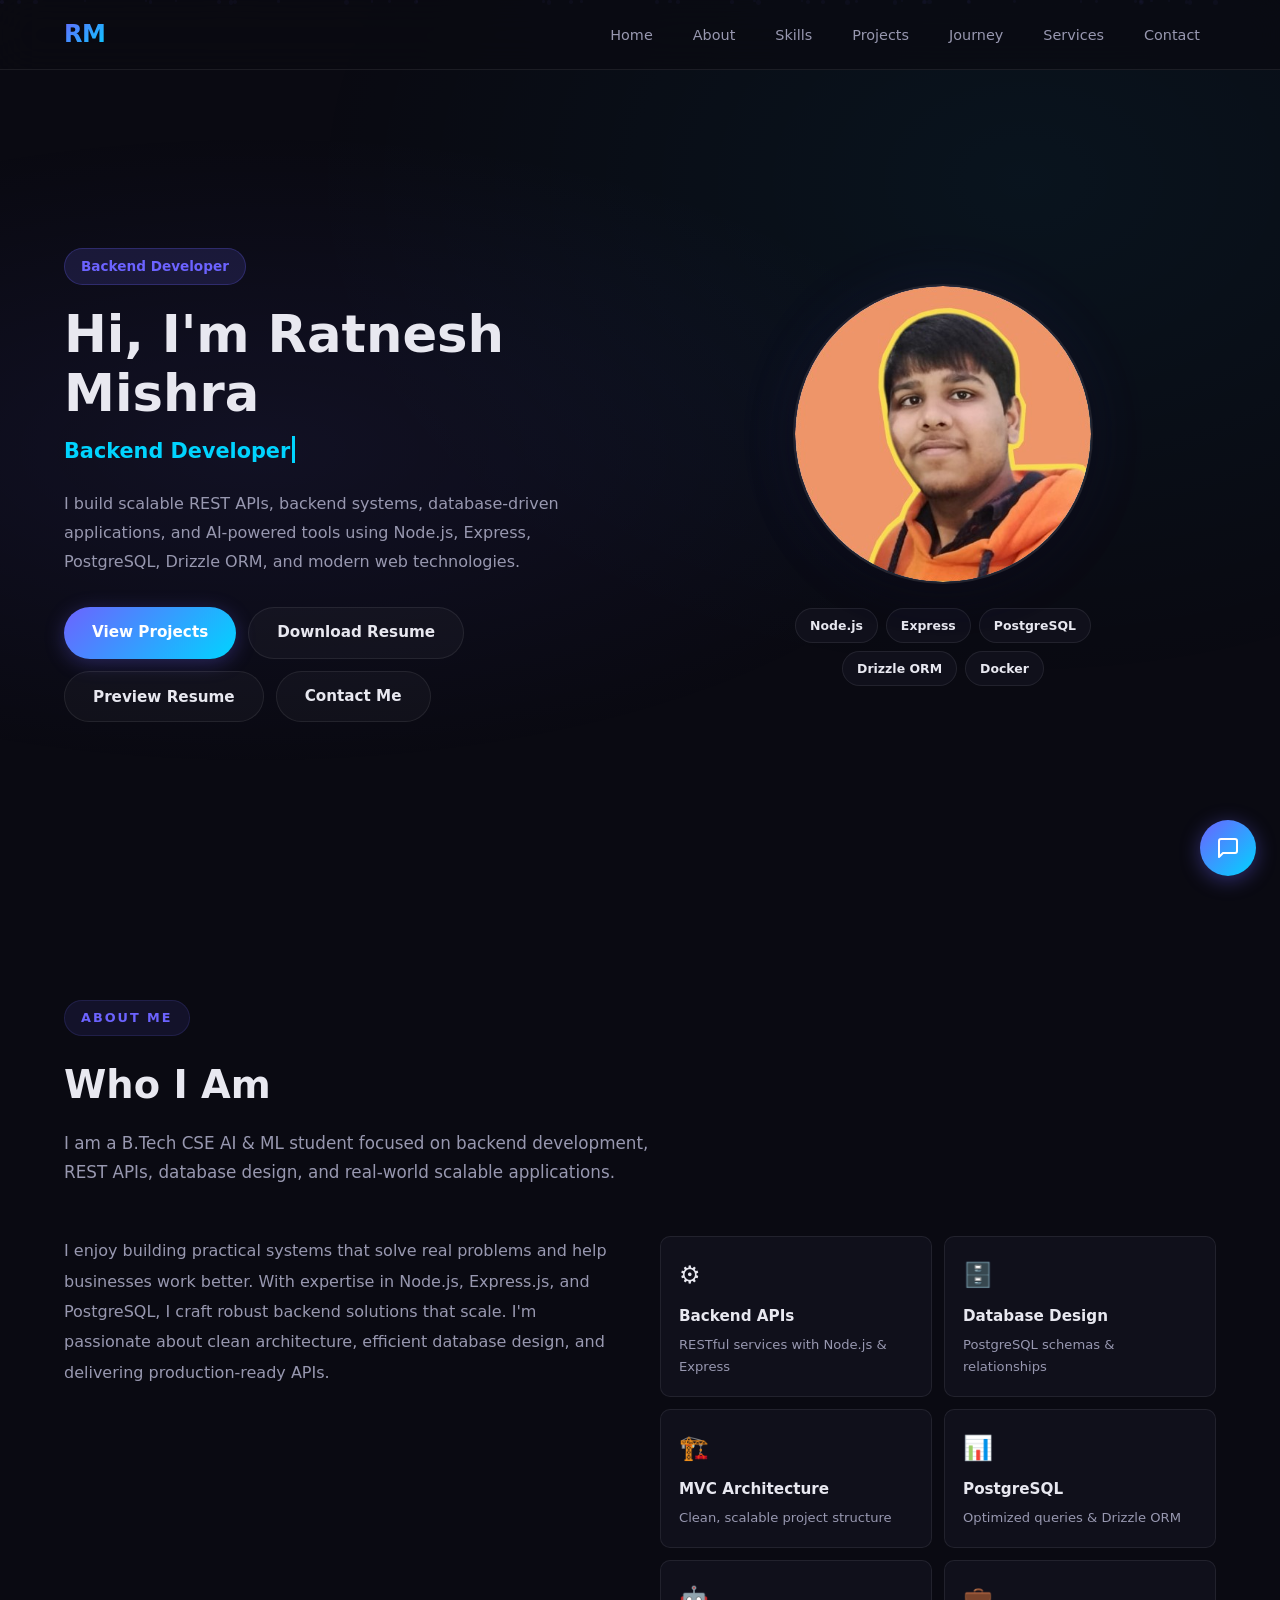
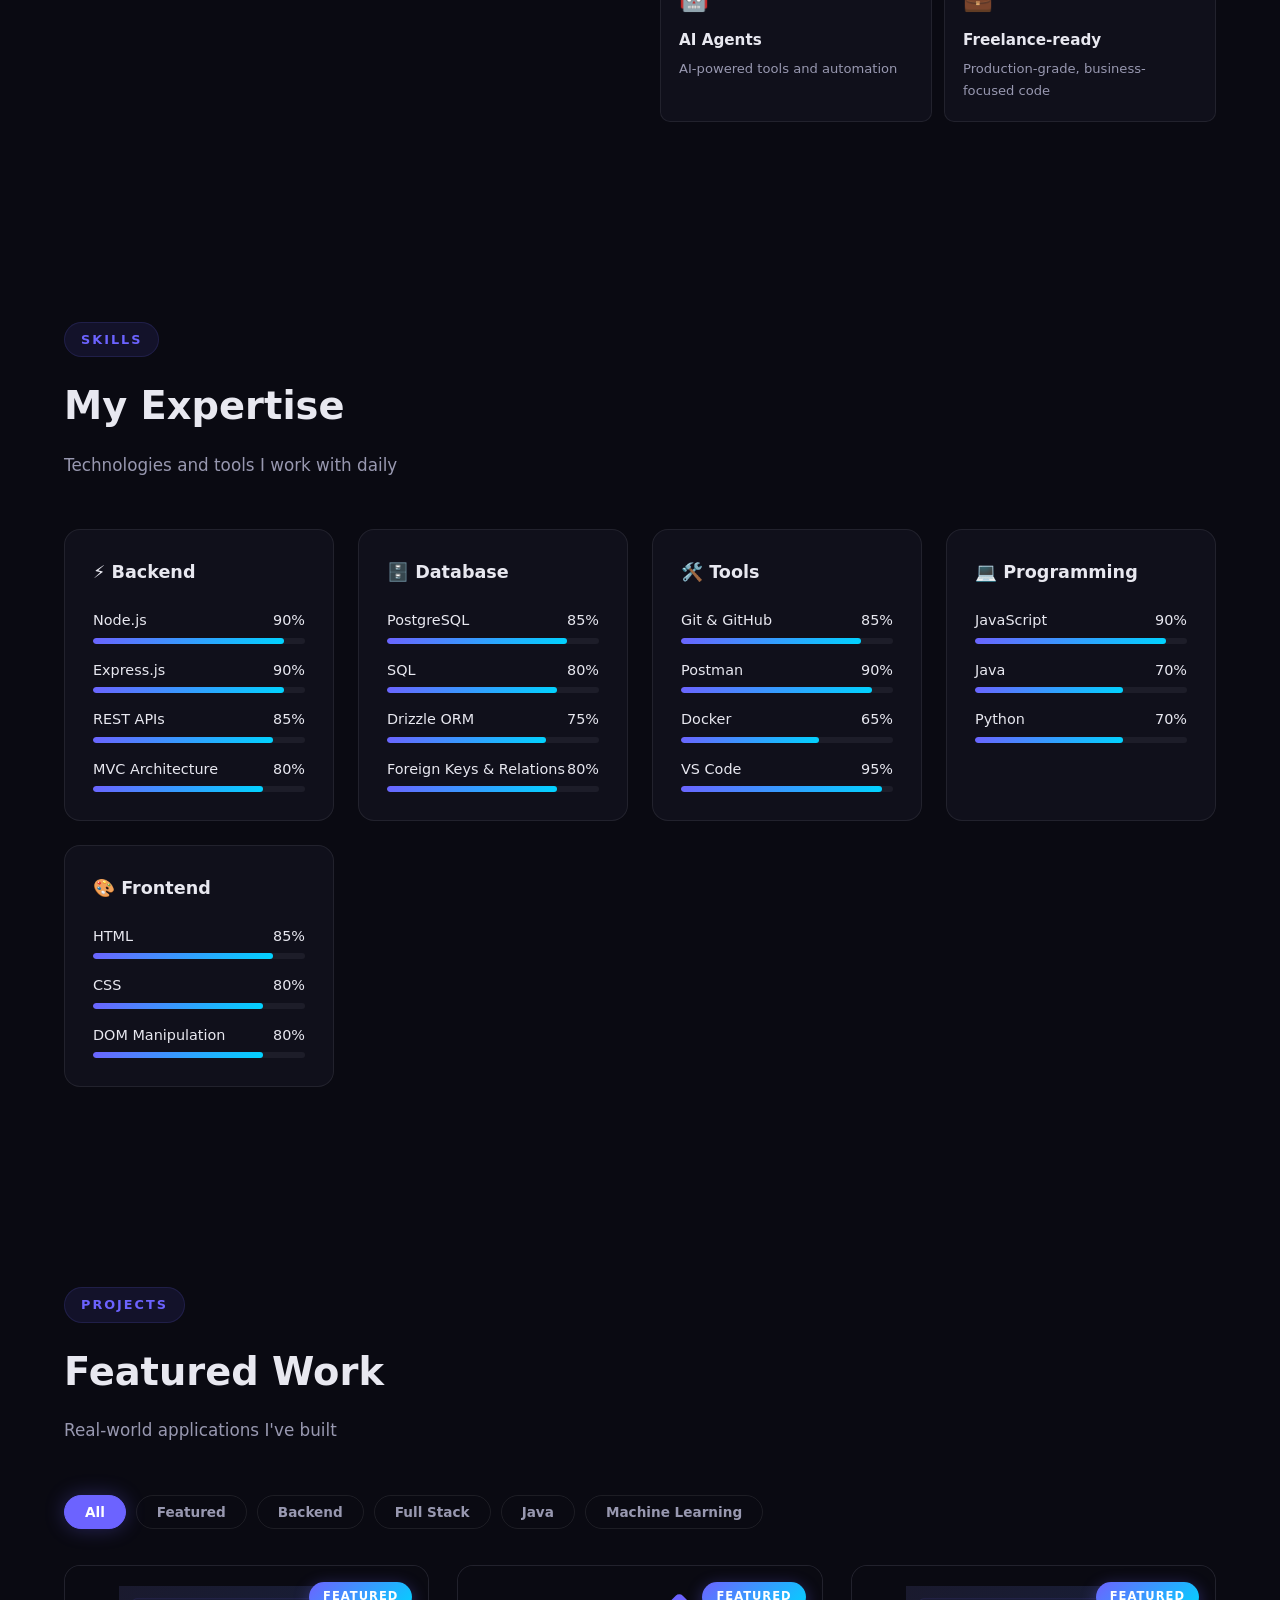
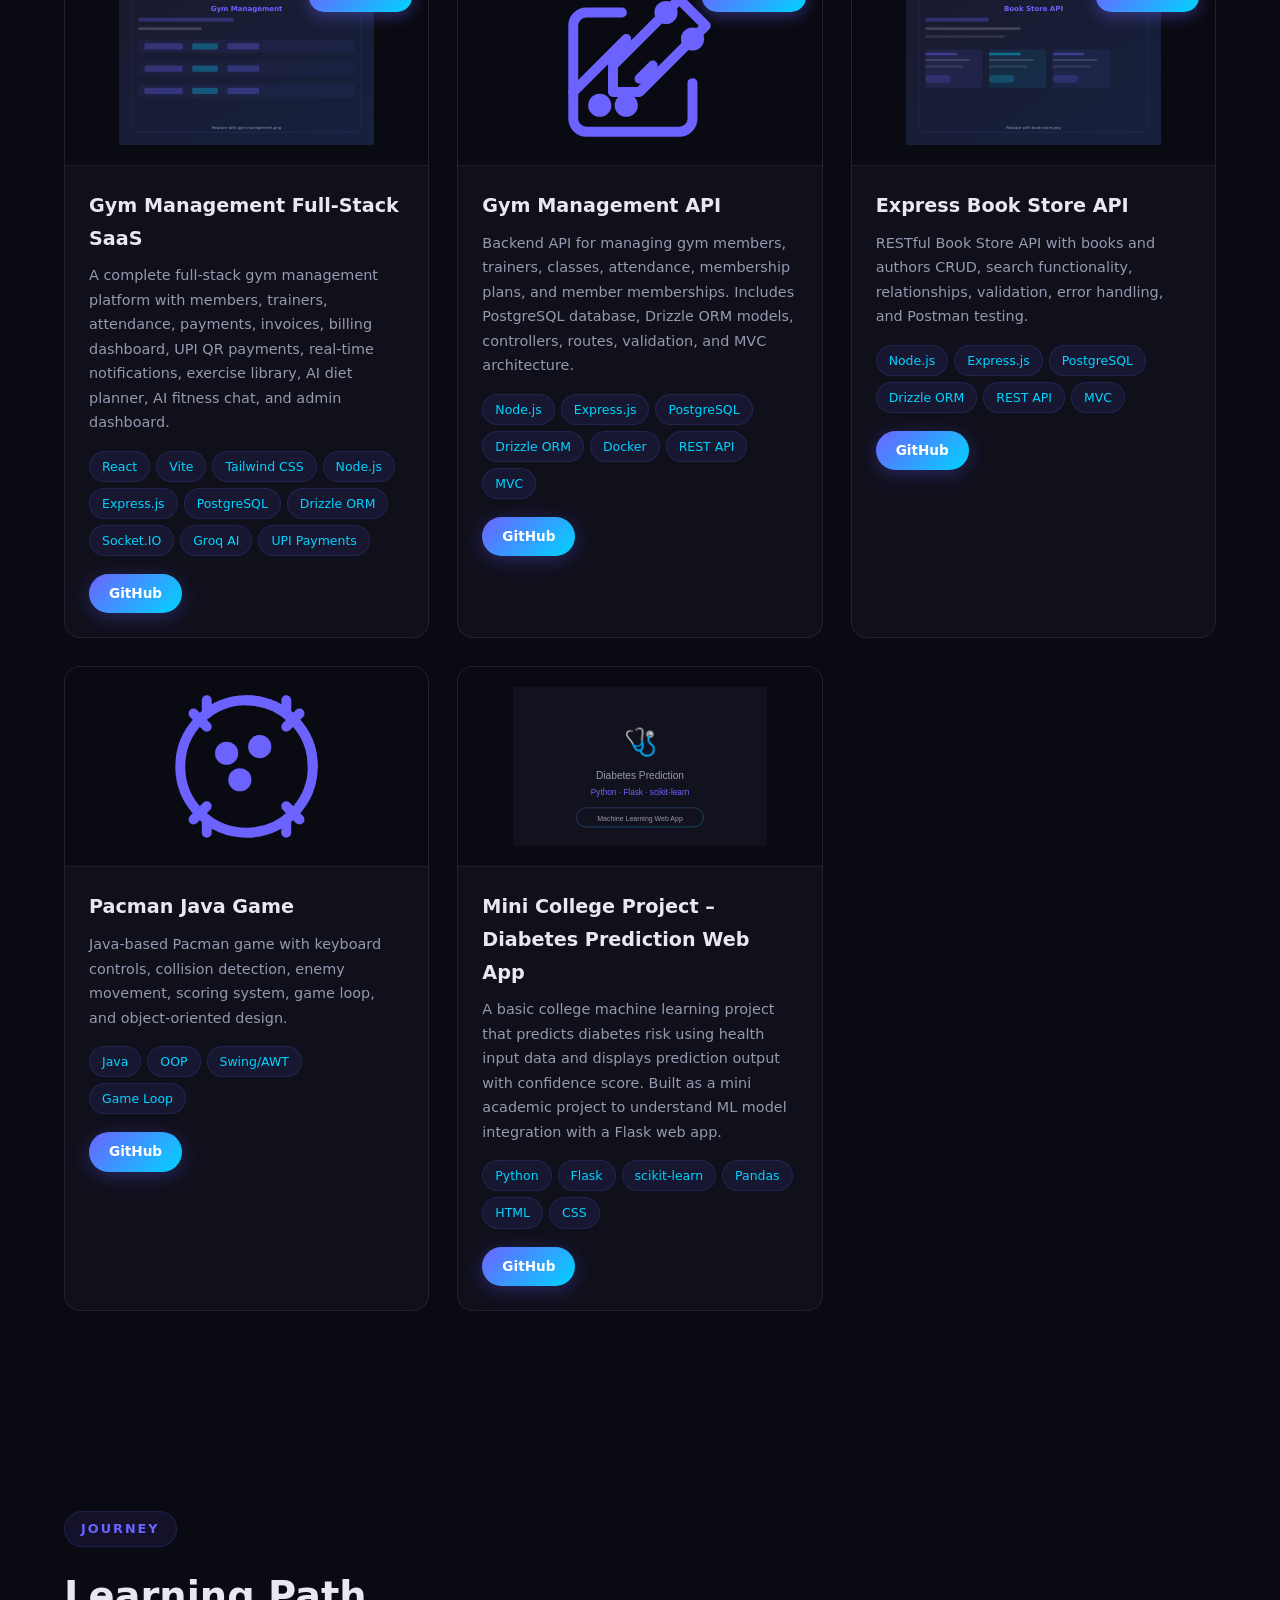
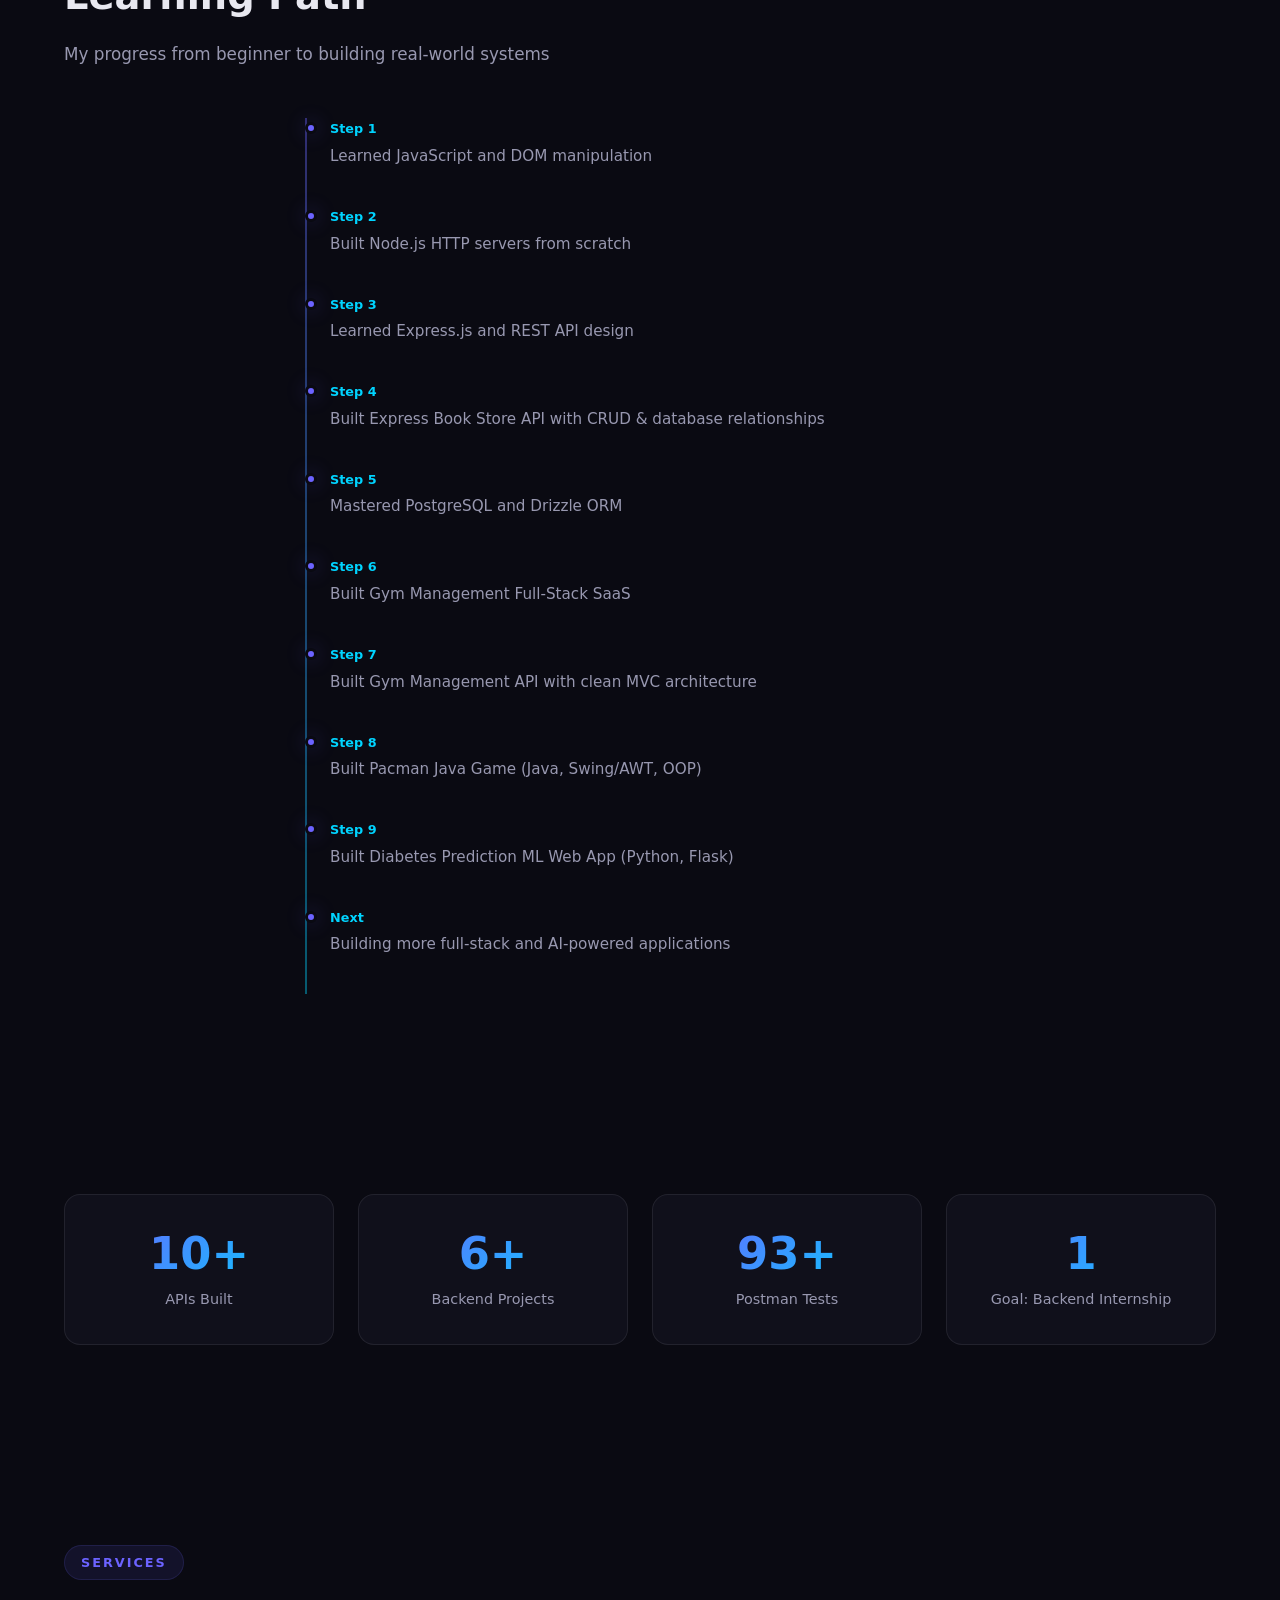
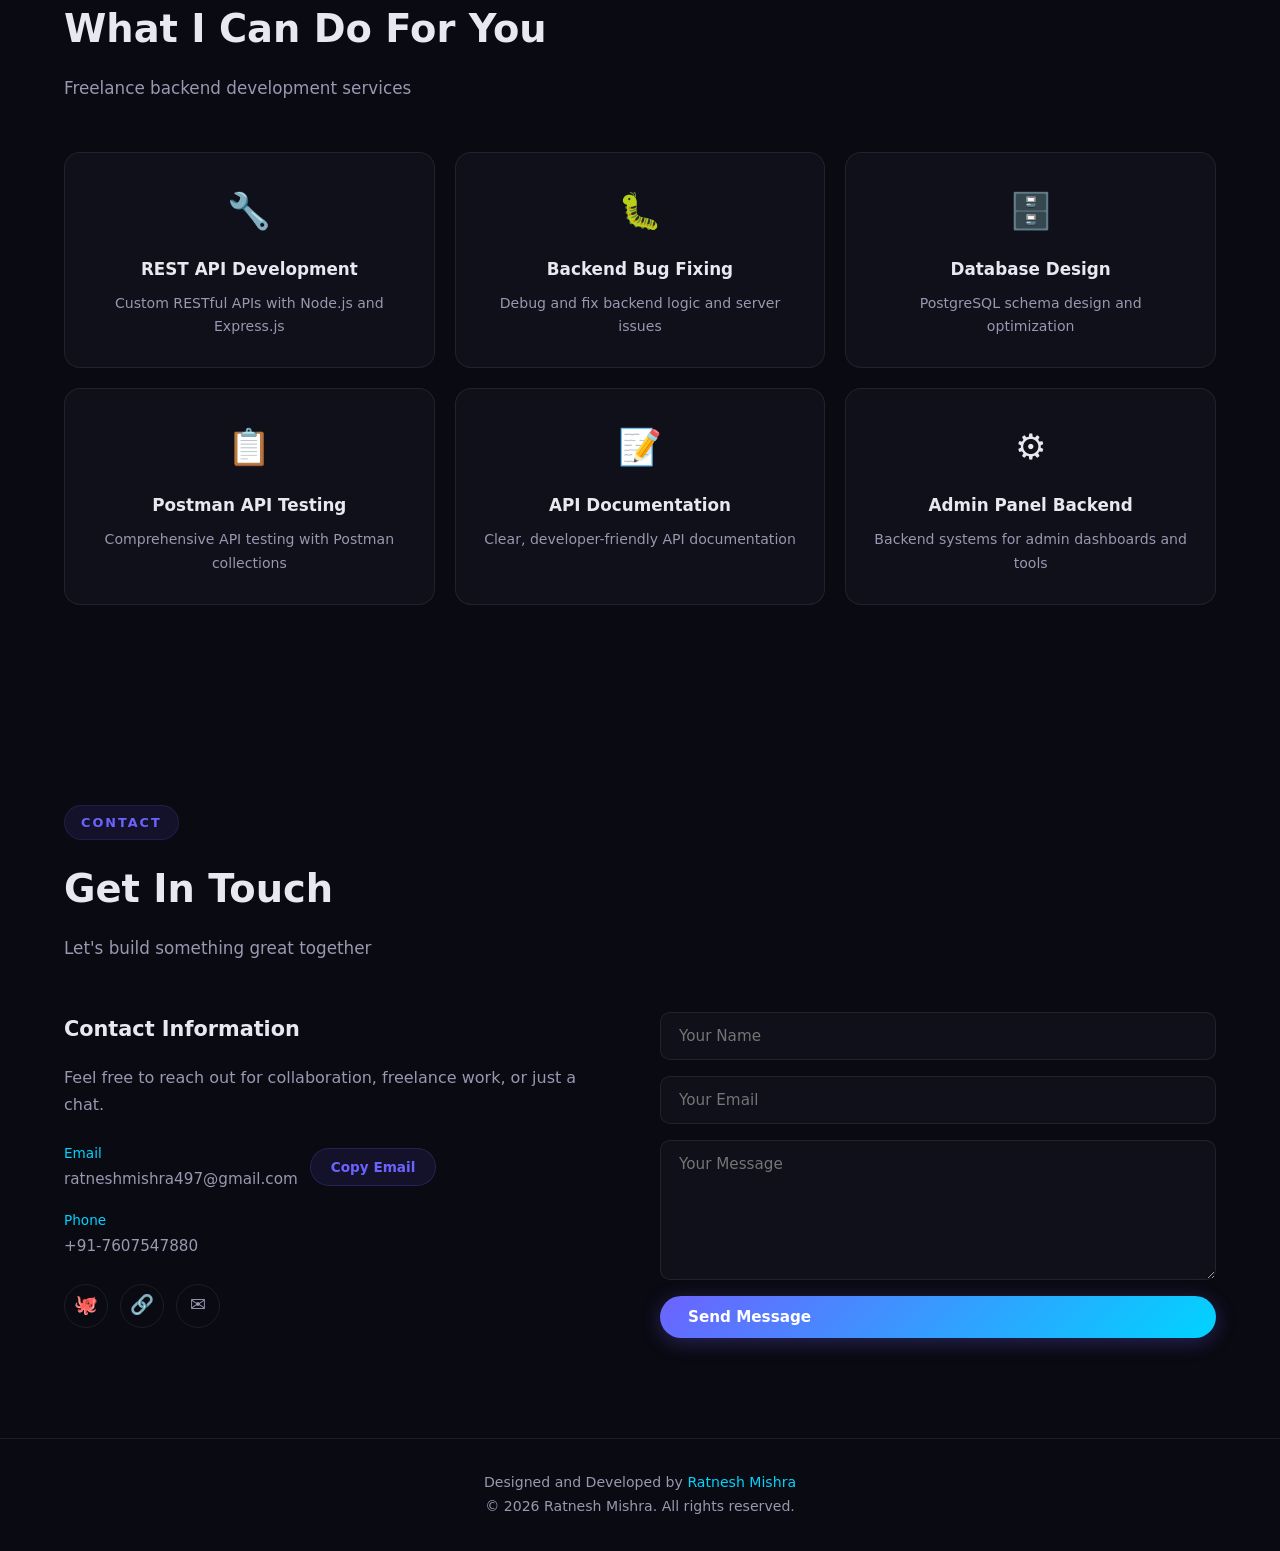
==== index.html @ d7bae6ef "Prepare portfolio for secure Netlify deployment" ====
<!DOCTYPE html>
<html lang="en">
<head>
  <meta charset="UTF-8">
  <meta name="viewport" content="width=device-width, initial-scale=1.0">
  <title>Ratnesh Mishra | Full Stack Developer Portfolio</title>
  <meta name="description" content="Ratnesh Mishra — Full Stack & Backend Developer specializing in Node.js, Express.js, React, PostgreSQL, REST APIs, and Docker. View portfolio, projects, and resume.">
  <meta name="keywords" content="Full Stack Developer, Backend Developer, Node.js, Express.js, React.js, PostgreSQL, REST API, JavaScript, Docker, Python, Drizzle ORM, Portfolio">
  <meta name="author" content="Ratnesh Mishra">
  <meta name="robots" content="index, follow">
  <meta property="og:title" content="Ratnesh Mishra | Full Stack Developer Portfolio">
  <meta property="og:description" content="Full Stack & Backend Developer specializing in Node.js, Express.js, React, PostgreSQL, REST APIs, and Docker.">
  <meta property="og:type" content="website">
  <meta property="og:url" content="https://ratnesh-mishra-portfolio.netlify.app">
  <meta property="og:image" content="./assets/Ratnesh.jpg">
  <meta name="twitter:card" content="summary_large_image">
  <link rel="icon" type="image/svg+xml" href="data:image/svg+xml,%3Csvg xmlns='http://www.w3.org/2000/svg' viewBox='0 0 32 32'%3E%3Crect width='32' height='32' rx='6' fill='%236c63ff'/%3E%3Ctext x='16' y='22' font-size='18' font-weight='bold' text-anchor='middle' fill='white' font-family='sans-serif'%3ERM%3C/text%3E%3C/svg%3E">
  <link rel="stylesheet" href="./style.css">
  <link rel="stylesheet" href="./chatbot.css">
</head>
<body>

<!-- ==================== PRELOADER ==================== -->
<div class="preloader" id="preloader">
  <div class="preloader-spinner"></div>
  <p>Loading Ratnesh Portfolio...</p>
</div>

<!-- ==================== PARTICLES ==================== -->
<div class="particles" id="particles"></div>

<!-- ==================== NAVBAR ==================== -->
<nav class="navbar" id="navbar">
  <div class="container">
    <!-- EDIT: Change logo text if needed -->
    <a href="#home" class="nav-logo" aria-label="Home">RM</a>
    <ul class="nav-links" id="navLinks">
      <li><a href="#home" class="active">Home</a></li>
      <li><a href="#about">About</a></li>
      <li><a href="#skills">Skills</a></li>
      <li><a href="#projects">Projects</a></li>
      <li><a href="#journey">Journey</a></li>
      <li><a href="#services">Services</a></li>
      <li><a href="#contact">Contact</a></li>
    </ul>
    <button class="hamburger" id="hamburger" aria-label="Toggle navigation menu" aria-expanded="false">☰</button>
  </div>
</nav>

<!-- ==================== HERO ==================== -->
<section class="hero" id="home">
  <div class="hero-bg"></div>
  <div class="container">
    <div class="hero-text">
      <span class="badge">Backend Developer</span>
      <!-- EDIT: Change your name -->
      <h1>Hi, I'm Ratnesh Mishra</h1>
      <div class="typing-wrapper">
        <span class="typed-text" id="typed-text"></span><span class="cursor"></span>
      </div>
      <p class="hero-description">
        I build scalable REST APIs, backend systems, database-driven applications, and AI-powered tools
        using Node.js, Express, PostgreSQL, Drizzle ORM, and modern web technologies.
      </p>
      <div class="hero-buttons">
        <a href="#projects" class="btn btn-primary">View Projects</a>
        <a href="./assets/resume.pdf" class="btn btn-outline" target="_blank" rel="noopener noreferrer" download>Download Resume</a>
        <button class="btn btn-outline" id="resumePreviewBtn">Preview Resume</button>
        <a href="#contact" class="btn btn-outline">Contact Me</a>
      </div>
    </div>

    <div class="hero-profile">
      <div class="profile-card" id="profileCard">
        <div class="profile-card-inner" id="profileCardInner">
          <img src="./assets/Ratnesh.jpg" alt="Ratnesh Mishra — Full Stack Developer" id="profileImg" onerror="this.onerror=null; this.parentElement.innerHTML='<div class=\'avatar-fallback\'><svg width=\'80\' height=\'80\' viewBox=\'0 0 24 24\' fill=\'none\' stroke=\'currentColor\' stroke-width=\'1.5\' stroke-linecap=\'round\' stroke-linejoin=\'round\'><path d=\'M20 21v-2a4 4 0 0 0-4-4H8a4 4 0 0 0-4 4v2\'/><circle cx=\'12\' cy=\'7\' r=\'4\'/></svg><span>RM</span></div>'">
        </div>
        <div class="profile-card-glow"></div>
        <div class="profile-card-ring"></div>
      </div>
      <div class="tech-strip">
        <span>Node.js</span>
        <span>Express</span>
        <span>PostgreSQL</span>
        <span>Drizzle ORM</span>
        <span>Docker</span>
      </div>
    </div>
  </div>
</section>

<!-- ==================== ABOUT ==================== -->
<section class="section" id="about">
  <div class="container">
    <span class="section-label reveal">About Me</span>
    <h2 class="section-title reveal">Who I Am</h2>
    <!-- EDIT: Update the about text -->
    <p class="section-subtitle reveal">
      I am a B.Tech CSE AI & ML student focused on backend development, REST APIs, database design,
      and real-world scalable applications.
    </p>

    <div class="about-grid">
      <div class="about-text reveal">
        <p>
          I enjoy building practical systems that solve real problems and help businesses work better.
          With expertise in Node.js, Express.js, and PostgreSQL, I craft robust backend solutions
          that scale. I'm passionate about clean architecture, efficient database design, and
          delivering production-ready APIs.
        </p>
      </div>
      <div class="about-highlights reveal">
        <div class="highlight-card">
          <div class="icon">⚙️</div>
          <h4>Backend APIs</h4>
          <p>RESTful services with Node.js & Express</p>
        </div>
        <div class="highlight-card">
          <div class="icon">🗄️</div>
          <h4>Database Design</h4>
          <p>PostgreSQL schemas & relationships</p>
        </div>
        <div class="highlight-card">
          <div class="icon">🏗️</div>
          <h4>MVC Architecture</h4>
          <p>Clean, scalable project structure</p>
        </div>
        <div class="highlight-card">
          <div class="icon">📊</div>
          <h4>PostgreSQL</h4>
          <p>Optimized queries & Drizzle ORM</p>
        </div>
        <div class="highlight-card">
          <div class="icon">🤖</div>
          <h4>AI Agents</h4>
          <p>AI-powered tools and automation</p>
        </div>
        <div class="highlight-card">
          <div class="icon">💼</div>
          <h4>Freelance-ready</h4>
          <p>Production-grade, business-focused code</p>
        </div>
      </div>
    </div>
  </div>
</section>

<!-- ==================== SKILLS ==================== -->
<section class="section" id="skills">
  <div class="container">
    <span class="section-label reveal">Skills</span>
    <h2 class="section-title reveal">My Expertise</h2>
    <p class="section-subtitle reveal">Technologies and tools I work with daily</p>

    <div class="skills-grid">
      <!-- Backend -->
      <div class="skill-group reveal">
        <h3>⚡ Backend</h3>
        <div class="skill-items">
          <div class="skill-item">
            <div class="name"><span>Node.js</span><span>90%</span></div>
            <div class="bar"><div class="bar-fill" data-width="90"></div></div>
          </div>
          <div class="skill-item">
            <div class="name"><span>Express.js</span><span>90%</span></div>
            <div class="bar"><div class="bar-fill" data-width="90"></div></div>
          </div>
          <div class="skill-item">
            <div class="name"><span>REST APIs</span><span>85%</span></div>
            <div class="bar"><div class="bar-fill" data-width="85"></div></div>
          </div>
          <div class="skill-item">
            <div class="name"><span>MVC Architecture</span><span>80%</span></div>
            <div class="bar"><div class="bar-fill" data-width="80"></div></div>
          </div>
        </div>
      </div>

      <!-- Database -->
      <div class="skill-group reveal">
        <h3>🗄️ Database</h3>
        <div class="skill-items">
          <div class="skill-item">
            <div class="name"><span>PostgreSQL</span><span>85%</span></div>
            <div class="bar"><div class="bar-fill" data-width="85"></div></div>
          </div>
          <div class="skill-item">
            <div class="name"><span>SQL</span><span>80%</span></div>
            <div class="bar"><div class="bar-fill" data-width="80"></div></div>
          </div>
          <div class="skill-item">
            <div class="name"><span>Drizzle ORM</span><span>75%</span></div>
            <div class="bar"><div class="bar-fill" data-width="75"></div></div>
          </div>
          <div class="skill-item">
            <div class="name"><span>Foreign Keys & Relations</span><span>80%</span></div>
            <div class="bar"><div class="bar-fill" data-width="80"></div></div>
          </div>
        </div>
      </div>

      <!-- Tools -->
      <div class="skill-group reveal">
        <h3>🛠️ Tools</h3>
        <div class="skill-items">
          <div class="skill-item">
            <div class="name"><span>Git & GitHub</span><span>85%</span></div>
            <div class="bar"><div class="bar-fill" data-width="85"></div></div>
          </div>
          <div class="skill-item">
            <div class="name"><span>Postman</span><span>90%</span></div>
            <div class="bar"><div class="bar-fill" data-width="90"></div></div>
          </div>
          <div class="skill-item">
            <div class="name"><span>Docker</span><span>65%</span></div>
            <div class="bar"><div class="bar-fill" data-width="65"></div></div>
          </div>
          <div class="skill-item">
            <div class="name"><span>VS Code</span><span>95%</span></div>
            <div class="bar"><div class="bar-fill" data-width="95"></div></div>
          </div>
        </div>
      </div>

      <!-- Programming -->
      <div class="skill-group reveal">
        <h3>💻 Programming</h3>
        <div class="skill-items">
          <div class="skill-item">
            <div class="name"><span>JavaScript</span><span>90%</span></div>
            <div class="bar"><div class="bar-fill" data-width="90"></div></div>
          </div>
          <div class="skill-item">
            <div class="name"><span>Java</span><span>70%</span></div>
            <div class="bar"><div class="bar-fill" data-width="70"></div></div>
          </div>
          <div class="skill-item">
            <div class="name"><span>Python</span><span>70%</span></div>
            <div class="bar"><div class="bar-fill" data-width="70"></div></div>
          </div>
        </div>
      </div>

      <!-- Frontend -->
      <div class="skill-group reveal">
        <h3>🎨 Frontend</h3>
        <div class="skill-items">
          <div class="skill-item">
            <div class="name"><span>HTML</span><span>85%</span></div>
            <div class="bar"><div class="bar-fill" data-width="85"></div></div>
          </div>
          <div class="skill-item">
            <div class="name"><span>CSS</span><span>80%</span></div>
            <div class="bar"><div class="bar-fill" data-width="80"></div></div>
          </div>
          <div class="skill-item">
            <div class="name"><span>DOM Manipulation</span><span>80%</span></div>
            <div class="bar"><div class="bar-fill" data-width="80"></div></div>
          </div>
        </div>
      </div>
    </div>
  </div>
</section>

<!-- ==================== PROJECTS ==================== -->
<section class="section" id="projects">
  <div class="container">
    <span class="section-label reveal">Projects</span>
    <h2 class="section-title reveal">Featured Work</h2>
    <p class="section-subtitle reveal">Real-world applications I've built</p>

    <div class="project-filters reveal" id="projectFilters">
      <button class="filter-btn active" data-filter="all">All</button>
      <button class="filter-btn" data-filter="featured">Featured</button>
      <button class="filter-btn" data-filter="backend">Backend</button>
      <button class="filter-btn" data-filter="fullstack">Full Stack</button>
      <button class="filter-btn" data-filter="java">Java</button>
      <button class="filter-btn" data-filter="ml">Machine Learning</button>
    </div>

    <div class="projects-grid" id="projectsGrid">

      <!-- Project 1: Gym Management Full-Stack SaaS (Main Featured) -->
      <div class="project-card reveal" data-category="fullstack" data-featured="true">
        <div class="project-featured">Featured</div>
        <div class="project-img-wrapper">
          <img src="./assets/gym-management.svg" alt="Gym Management Full-Stack SaaS dashboard preview" loading="lazy">
        </div>
        <div class="project-body">
          <h3>Gym Management Full-Stack SaaS</h3>
          <p>A complete full-stack gym management platform with members, trainers, attendance, payments, invoices, billing dashboard, UPI QR payments, real-time notifications, exercise library, AI diet planner, AI fitness chat, and admin dashboard.</p>
          <div class="project-tags">
            <span>React</span><span>Vite</span><span>Tailwind CSS</span>
            <span>Node.js</span><span>Express.js</span><span>PostgreSQL</span>
            <span>Drizzle ORM</span><span>Socket.IO</span><span>Groq AI</span><span>UPI Payments</span>
          </div>
          <div class="project-links">
            <a href="https://github.com/Ratnesh899/gym-fullstack-management-website" class="btn btn-primary btn-sm" target="_blank" rel="noopener noreferrer">GitHub</a>
          </div>
        </div>
      </div>

      <!-- Project 2: Gym Management API (Featured) -->
      <div class="project-card reveal" data-category="backend" data-featured="true">
        <div class="project-featured">Featured</div>
        <div class="project-img-wrapper">
          <img src="./assets/gym-management-api.svg" alt="Gym Management API architecture diagram" loading="lazy">
        </div>
        <div class="project-body">
          <h3>Gym Management API</h3>
          <p>Backend API for managing gym members, trainers, classes, attendance, membership plans, and member memberships. Includes PostgreSQL database, Drizzle ORM models, controllers, routes, validation, and MVC architecture.</p>
          <div class="project-tags">
            <span>Node.js</span><span>Express.js</span><span>PostgreSQL</span>
            <span>Drizzle ORM</span><span>Docker</span><span>REST API</span><span>MVC</span>
          </div>
          <div class="project-links">
            <a href="https://github.com/Ratnesh899/gym-management-api" class="btn btn-primary btn-sm" target="_blank" rel="noopener noreferrer">GitHub</a>
          </div>
        </div>
      </div>

      <!-- Project 3: Express Book Store API (Featured) -->
      <div class="project-card reveal" data-category="backend" data-featured="true">
        <div class="project-featured">Featured</div>
        <div class="project-img-wrapper">
          <img src="./assets/book-store.svg" alt="Express Book Store API data flow diagram" loading="lazy">
        </div>
        <div class="project-body">
          <h3>Express Book Store API</h3>
          <p>RESTful Book Store API with books and authors CRUD, search functionality, relationships, validation, error handling, and Postman testing.</p>
          <div class="project-tags">
            <span>Node.js</span><span>Express.js</span><span>PostgreSQL</span>
            <span>Drizzle ORM</span><span>REST API</span><span>MVC</span>
          </div>
          <div class="project-links">
            <a href="https://github.com/Ratnesh899/express-book-store" class="btn btn-primary btn-sm" target="_blank" rel="noopener noreferrer">GitHub</a>
          </div>
        </div>
      </div>

      <!-- Project 4: Pacman Java Game -->
      <div class="project-card reveal" data-category="java">
        <div class="project-img-wrapper">
          <img src="./assets/pacman.svg" alt="Pacman Java Game screenshot" loading="lazy" onerror="this.onerror=null; this.src='data:image/svg+xml,%3Csvg xmlns=%27http://www.w3.org/2000/svg%27 width=%27200%27 height=%27200%27 viewBox=%270 0 24 24%27 fill=%27none%27 stroke=%27%236c63ff%27 stroke-width=%271.5%27 stroke-linecap=%27round%27 stroke-linejoin=%27round%27%3E%3Ccircle cx=%2712%27 cy=%2712%27 r=%2710%27/%3E%3Cpath d=%27M12 2a10 10 0 0 1 10 10%27/%3E%3C/svg%3E'">
        </div>
        <div class="project-body">
          <h3>Pacman Java Game</h3>
          <p>Java-based Pacman game with keyboard controls, collision detection, enemy movement, scoring system, game loop, and object-oriented design.</p>
          <div class="project-tags">
            <span>Java</span><span>OOP</span><span>Swing/AWT</span><span>Game Loop</span>
          </div>
          <div class="project-links">
            <a href="https://github.com/Ratnesh899/pacman-java-game" class="btn btn-primary btn-sm" target="_blank" rel="noopener noreferrer">GitHub</a>
          </div>
        </div>
      </div>

      <!-- Project 5: Mini College Project – Diabetes Prediction Web App -->
      <div class="project-card reveal" data-category="ml">
        <div class="project-img-wrapper">
          <img src="./assets/diabetes-prediction.svg" alt="Diabetes Prediction Web App — ML health predictor interface" loading="lazy" onerror="this.onerror=null; this.src='data:image/svg+xml,%3Csvg xmlns=%27http://www.w3.org/2000/svg%27 width=%27200%27 height=%27200%27 viewBox=%270 0 24 24%27 fill=%27none%27 stroke=%27%236c63ff%27 stroke-width=%271.5%27 stroke-linecap=%27round%27 stroke-linejoin=%27round%27%3E%3Cpath d=%27M22 12h-4l-3 9L9 3l-3 9H2%27/%3E%3C/svg%3E'">
        </div>
        <div class="project-body">
          <h3>Mini College Project – Diabetes Prediction Web App</h3>
          <p>A basic college machine learning project that predicts diabetes risk using health input data and displays prediction output with confidence score. Built as a mini academic project to understand ML model integration with a Flask web app.</p>
          <div class="project-tags">
            <span>Python</span><span>Flask</span><span>scikit-learn</span>
            <span>Pandas</span><span>HTML</span><span>CSS</span>
          </div>
          <div class="project-links">
            <a href="https://github.com/Ratnesh899" class="btn btn-primary btn-sm" target="_blank" rel="noopener noreferrer">GitHub</a>
          </div>
        </div>
      </div>

    </div>
  </div>
</section>

<!-- ==================== JOURNEY ==================== -->
<section class="section" id="journey">
  <div class="container">
    <span class="section-label reveal">Journey</span>
    <h2 class="section-title reveal">Learning Path</h2>
    <p class="section-subtitle reveal">My progress from beginner to building real-world systems</p>

    <div class="timeline reveal">
      <div class="timeline-item">
        <div class="date">Step 1</div>
        <p>Learned JavaScript and DOM manipulation</p>
      </div>
      <div class="timeline-item">
        <div class="date">Step 2</div>
        <p>Built Node.js HTTP servers from scratch</p>
      </div>
      <div class="timeline-item">
        <div class="date">Step 3</div>
        <p>Learned Express.js and REST API design</p>
      </div>
      <div class="timeline-item">
        <div class="date">Step 4</div>
        <p>Built Express Book Store API with CRUD & database relationships</p>
      </div>
      <div class="timeline-item">
        <div class="date">Step 5</div>
        <p>Mastered PostgreSQL and Drizzle ORM</p>
      </div>
      <div class="timeline-item">
        <div class="date">Step 6</div>
        <p>Built Gym Management Full-Stack SaaS</p>
      </div>
      <div class="timeline-item">
        <div class="date">Step 7</div>
        <p>Built Gym Management API with clean MVC architecture</p>
      </div>
      <div class="timeline-item">
        <div class="date">Step 8</div>
        <p>Built Pacman Java Game (Java, Swing/AWT, OOP)</p>
      </div>
      <div class="timeline-item">
        <div class="date">Step 9</div>
        <p>Built Diabetes Prediction ML Web App (Python, Flask)</p>
      </div>
      <div class="timeline-item">
        <div class="date">Next</div>
        <p>Building more full-stack and AI-powered applications</p>
      </div>
    </div>
  </div>
</section>

<!-- ==================== STATS ==================== -->
<section class="section" id="stats">
  <div class="container">
    <!-- EDIT: Update stats numbers -->
    <div class="stats-grid reveal">
      <div class="stat-card">
        <div class="stat-number" data-target="10" data-suffix="+">0</div>
        <div class="stat-label">APIs Built</div>
      </div>
      <div class="stat-card">
        <div class="stat-number" data-target="6" data-suffix="+">0</div>
        <div class="stat-label">Backend Projects</div>
      </div>
      <div class="stat-card">
        <div class="stat-number" data-target="100" data-suffix="+">0</div>
        <div class="stat-label">Postman Tests</div>
      </div>
      <div class="stat-card">
        <div class="stat-number" data-target="1" data-suffix="">0</div>
        <div class="stat-label">Goal: Backend Internship</div>
      </div>
    </div>
  </div>
</section>

<!-- ==================== SERVICES ==================== -->
<section class="section" id="services">
  <div class="container">
    <span class="section-label reveal">Services</span>
    <h2 class="section-title reveal">What I Can Do For You</h2>
    <p class="section-subtitle reveal">Freelance backend development services</p>

    <div class="services-grid">
      <div class="service-card reveal">
        <div class="icon">🔧</div>
        <h4>REST API Development</h4>
        <p>Custom RESTful APIs with Node.js and Express.js</p>
      </div>
      <div class="service-card reveal">
        <div class="icon">🐛</div>
        <h4>Backend Bug Fixing</h4>
        <p>Debug and fix backend logic and server issues</p>
      </div>
      <div class="service-card reveal">
        <div class="icon">🗄️</div>
        <h4>Database Design</h4>
        <p>PostgreSQL schema design and optimization</p>
      </div>
      <div class="service-card reveal">
        <div class="icon">📋</div>
        <h4>Postman API Testing</h4>
        <p>Comprehensive API testing with Postman collections</p>
      </div>
      <div class="service-card reveal">
        <div class="icon">📝</div>
        <h4>API Documentation</h4>
        <p>Clear, developer-friendly API documentation</p>
      </div>
      <div class="service-card reveal">
        <div class="icon">⚙️</div>
        <h4>Admin Panel Backend</h4>
        <p>Backend systems for admin dashboards and tools</p>
      </div>
    </div>
  </div>
</section>

<!-- ==================== CONTACT ==================== -->
<section class="section" id="contact">
  <div class="container">
    <span class="section-label reveal">Contact</span>
    <h2 class="section-title reveal">Get In Touch</h2>
    <!-- EDIT: Update subtitle as needed -->
    <p class="section-subtitle reveal">Let's build something great together</p>

    <div class="contact-grid">
      <div class="contact-info reveal">
        <h3>Contact Information</h3>
        <p>Feel free to reach out for collaboration, freelance work, or just a chat.</p>

        <!-- EDIT: Update email -->
        <div class="contact-item">
          <div><div class="label">Email</div>
          <div class="value">ratneshmishra497@gmail.com</div></div>
          <button class="copy-btn" id="copyEmail">Copy Email</button>
        </div>

        <!-- EDIT: Update phone number -->
        <div class="contact-item">
          <div><div class="label">Phone</div>
          <div class="value">+91-7607547880</div></div>
        </div>

        <!-- EDIT: Update social links -->
        <div class="social-links">
          <a href="https://github.com/Ratnesh899" target="_blank" rel="noopener noreferrer" title="GitHub" aria-label="GitHub profile">🐙</a>
          <a href="https://www.linkedin.com/in/ratnesh-mishra-595a00312/" target="_blank" rel="noopener noreferrer" title="LinkedIn" aria-label="LinkedIn profile">🔗</a>
          <a href="mailto:ratneshmishra497@gmail.com" title="Email" aria-label="Send email">✉️</a>
        </div>
      </div>

      <form class="contact-form reveal" id="contactForm">
        <input type="text" placeholder="Your Name" required>
        <input type="email" placeholder="Your Email" required>
        <textarea placeholder="Your Message" required></textarea>
        <button type="submit" class="btn btn-primary">Send Message</button>
      </form>
    </div>
  </div>
</section>

<!-- ==================== FOOTER ==================== -->
<footer class="footer">
  <div class="container">
    <!-- EDIT: Update credit text -->
    <p>Designed and Developed by <span class="highlight">Ratnesh Mishra</span></p>
    <p>&copy; 2026 Ratnesh Mishra. All rights reserved.</p>
  </div>
</footer>

<!-- ==================== TOAST ==================== -->
<div class="toast" id="formToast">Message sent! I'll get back to you soon.</div>

<!-- ==================== RESUME PREVIEW MODAL ==================== -->
<div class="modal-overlay" id="resumeModal">
  <div class="modal-content">
    <div class="modal-header">
      <h3>Resume Preview</h3>
      <button class="modal-close" id="resumeModalClose">&times;</button>
    </div>
    <div class="modal-body">
      <iframe src="./assets/resume.pdf" class="resume-iframe" title="Resume Preview"></iframe>
    </div>
    <div class="modal-footer">
      <a href="./assets/resume.pdf" class="btn btn-primary" target="_blank" rel="noopener noreferrer" download>Download Resume</a>
      <button class="btn btn-outline" id="resumeModalCloseBtn">Close</button>
    </div>
  </div>
</div>

<script src="./script.js"></script>
<script src="./chatbot.js"></script>
</body>
</html>
---- style.css ----
/* ========== CUSTOMIZATION: Edit colors here ========== */
:root {
  --bg-primary: #0a0a12;
  --bg-secondary: #12121e;
  --bg-card: rgba(18, 18, 30, 0.8);
  --text-primary: #e8e8f0;
  --text-secondary: #9898b0;
  --accent: #6c63ff;
  --accent-secondary: #00d4ff;
  --accent-glow: rgba(108, 99, 255, 0.3);
  --accent-gradient: linear-gradient(135deg, #6c63ff, #00d4ff);
  --border-glass: rgba(255, 255, 255, 0.08);
  --shadow-glow: 0 0 30px rgba(108, 99, 255, 0.15);
  --font-main: 'Segoe UI', system-ui, -apple-system, sans-serif;
  --font-mono: 'Fira Code', 'Cascadia Code', monospace;
  --nav-height: 70px;
  --radius: 16px;
  --radius-sm: 10px;
}

/* ========== Reset ========== */
*, *::before, *::after { margin: 0; padding: 0; box-sizing: border-box; }

html { scroll-behavior: smooth; }

::-webkit-scrollbar { width: 6px; }
::-webkit-scrollbar-track { background: var(--bg-primary); }
::-webkit-scrollbar-thumb { background: rgba(108,99,255,0.3); border-radius: 10px; }
::-webkit-scrollbar-thumb:hover { background: rgba(108,99,255,0.5); }

body {
  font-family: var(--font-main);
  background: var(--bg-primary);
  color: var(--text-primary);
  line-height: 1.7;
  overflow-x: hidden;
}

a { text-decoration: none; color: inherit; }
img { max-width: 100%; display: block; }
button { cursor: pointer; font-family: inherit; border: none; background: none; }
input, textarea { font-family: inherit; outline: none; }

:focus-visible {
  outline: 2px solid var(--accent);
  outline-offset: 3px;
  border-radius: 4px;
}

.container { max-width: 1200px; margin: 0 auto; padding: 0 24px; }

/* ========== Preloader ========== */
.preloader {
  position: fixed; inset: 0; z-index: 99999;
  background: var(--bg-primary);
  display: flex; flex-direction: column; align-items: center; justify-content: center;
  transition: opacity 0.6s ease, visibility 0.6s ease;
}

.preloader.hidden { opacity: 0; visibility: hidden; pointer-events: none; }

.preloader-spinner {
  width: 50px; height: 50px;
  border: 3px solid var(--border-glass);
  border-top-color: var(--accent);
  border-radius: 50%;
  animation: spin 0.8s linear infinite;
  margin-bottom: 16px;
}

@keyframes spin { to { transform: rotate(360deg); } }

.preloader p { color: var(--text-secondary); font-size: 0.95rem; letter-spacing: 1px; }

/* ========== Navbar ========== */
.navbar {
  position: fixed; top: 0; left: 0; right: 0; z-index: 1000;
  height: var(--nav-height);
  background: rgba(10, 10, 18, 0.7);
  backdrop-filter: blur(20px);
  -webkit-backdrop-filter: blur(20px);
  border-bottom: 1px solid var(--border-glass);
  transition: box-shadow 0.3s ease;
}

.navbar.scrolled { box-shadow: 0 4px 30px rgba(0, 0, 0, 0.3); }

.navbar .container {
  display: flex; align-items: center; justify-content: space-between;
  height: 100%;
}

.nav-logo {
  font-size: 1.5rem; font-weight: 800;
  background: var(--accent-gradient);
  -webkit-background-clip: text;
  -webkit-text-fill-color: transparent;
  background-clip: text;
  letter-spacing: -0.5px;
}

.nav-links {
  display: flex; gap: 8px; list-style: none;
}

.nav-links a {
  padding: 8px 16px; border-radius: var(--radius-sm);
  font-size: 0.9rem; font-weight: 500;
  color: var(--text-secondary);
  transition: all 0.3s ease;
  position: relative;
}

.nav-links a:hover, .nav-links a.active {
  color: var(--text-primary);
  background: rgba(108, 99, 255, 0.1);
}

.hamburger {
  display: none; font-size: 1.5rem; color: var(--text-primary);
  padding: 8px; border-radius: var(--radius-sm);
  transition: background 0.3s;
}

.hamburger:hover { background: rgba(255,255,255,0.05); }

/* ========== Hero ========== */
.hero {
  min-height: 100vh;
  display: flex; align-items: center;
  padding-top: var(--nav-height);
  position: relative;
  overflow: hidden;
}

.hero-bg {
  position: absolute; inset: 0;
  background: radial-gradient(ellipse at 20% 50%, rgba(108,99,255,0.08) 0%, transparent 50%),
              radial-gradient(ellipse at 80% 20%, rgba(0,212,255,0.05) 0%, transparent 50%);
  pointer-events: none;
}

.hero .container {
  display: grid; grid-template-columns: 1fr 1fr; gap: 60px;
  align-items: center; position: relative; z-index: 1;
}

.hero-text .badge {
  display: inline-block;
  padding: 6px 16px;
  border-radius: 50px;
  background: rgba(108,99,255,0.15);
  border: 1px solid rgba(108,99,255,0.25);
  color: var(--accent);
  font-size: 0.85rem; font-weight: 600;
  margin-bottom: 20px;
}

.hero-text h1 {
  font-size: 3.2rem; font-weight: 800;
  line-height: 1.15;
  margin-bottom: 12px;
}

.typing-wrapper {
  font-size: 1.3rem; color: var(--text-secondary);
  margin-bottom: 20px; min-height: 36px;
}

.typing-wrapper .typed-text { color: var(--accent-secondary); font-weight: 600; }

.cursor {
  display: inline-block; width: 3px; height: 1.3em;
  background: var(--accent-secondary);
  margin-left: 2px; vertical-align: text-bottom;
  animation: blink 0.7s step-end infinite;
}

@keyframes blink { 50% { opacity: 0; } }

.hero-description {
  color: var(--text-secondary);
  font-size: 1rem; line-height: 1.8;
  margin-bottom: 30px; max-width: 520px;
}

.hero-buttons { display: flex; gap: 12px; flex-wrap: wrap; }

.btn {
  padding: 12px 28px; border-radius: 50px; font-size: 0.95rem;
  font-weight: 600; transition: all 0.3s ease;
  display: inline-flex; align-items: center; gap: 8px;
}

.btn-primary {
  background: var(--accent-gradient);
  color: #fff; box-shadow: 0 4px 20px var(--accent-glow);
}

.btn-primary:hover {
  transform: translateY(-2px);
  box-shadow: 0 6px 28px var(--accent-glow);
}

.btn-outline {
  border: 1px solid var(--border-glass);
  color: var(--text-primary);
  background: rgba(255,255,255,0.03);
}

.btn-outline:hover {
  border-color: var(--accent);
  background: rgba(108,99,255,0.1);
  transform: translateY(-2px);
}

.hero-profile {
  display: flex; flex-direction: column; align-items: center; justify-content: center;
}

.profile-card {
  position: relative;
  width: 300px; height: 300px;
  border-radius: 50%;
  background: var(--bg-card);
  border: 2px solid var(--border-glass);
  overflow: hidden;
  transform-style: preserve-3d;
  perspective: 1200px;
  transition: transform 0.1s ease;
  cursor: pointer;
  box-shadow: 0 8px 40px rgba(0,0,0,0.4), 0 0 60px rgba(108,99,255,0.1);
}

.profile-card-inner {
  width: 100%; height: 100%;
  position: relative;
  transform-style: preserve-3d;
  border-radius: 50%;
  overflow: hidden;
}

.profile-card img {
  width: 100%; height: 100%;
  object-fit: cover;
  object-position: center;
  border-radius: 50%;
  transition: transform 0.4s ease;
}

.profile-card:hover img {
  transform: scale(1.05);
}

.profile-card-glow {
  position: absolute; inset: -4px;
  border-radius: 50%;
  background: var(--accent-gradient);
  z-index: -1;
  opacity: 0.5;
  filter: blur(18px);
  animation: glow-pulse 3s ease-in-out infinite;
}

@keyframes glow-pulse {
  0%, 100% { opacity: 0.35; filter: blur(18px); }
  50% { opacity: 0.7; filter: blur(25px); }
}

.profile-card-ring {
  position: absolute;
  inset: -3px;
  border-radius: 50%;
  border: 2px solid transparent;
  background: var(--accent-gradient) border-box;
  -webkit-mask: linear-gradient(#fff 0 0) padding-box, linear-gradient(#fff 0 0);
  -webkit-mask-composite: xor;
  mask-composite: exclude;
  animation: ring-spin 4s linear infinite;
  pointer-events: none;
}

@keyframes ring-spin {
  to { transform: rotate(360deg); }
}

.avatar-fallback {
  width: 100%; height: 100%;
  display: flex; flex-direction: column;
  align-items: center; justify-content: center;
  background: var(--bg-card);
  color: var(--text-secondary);
  gap: 12px;
}

.avatar-fallback svg { width: 64px; height: 64px; opacity: 0.5; }
.avatar-fallback span {
  font-size: 1.2rem; font-weight: 700;
  color: var(--accent);
  letter-spacing: 1px;
}

.tech-strip {
  display: flex;
  flex-wrap: wrap;
  justify-content: center;
  gap: 8px;
  margin-top: 24px;
  max-width: 340px;
}

.tech-strip span {
  padding: 6px 14px;
  border-radius: 50px;
  background: var(--bg-card);
  border: 1px solid var(--border-glass);
  font-size: 0.78rem;
  font-weight: 600;
  color: var(--text-primary);
  transition: all 0.3s ease;
  white-space: nowrap;
}

.tech-strip span:hover {
  border-color: var(--accent);
  transform: translateY(-2px);
  box-shadow: 0 0 16px var(--accent-glow);
}

/* ========== Section Common ========== */
.section {
  padding: 100px 0;
  position: relative;
}

.section-label {
  display: inline-block;
  padding: 6px 16px;
  border-radius: 50px;
  background: rgba(108,99,255,0.1);
  border: 1px solid rgba(108,99,255,0.15);
  color: var(--accent);
  font-size: 0.8rem; font-weight: 600;
  text-transform: uppercase; letter-spacing: 2px;
  margin-bottom: 16px;
}

.section-title {
  font-size: 2.4rem; font-weight: 800;
  margin-bottom: 12px;
}

.section-subtitle {
  color: var(--text-secondary);
  font-size: 1.05rem;
  max-width: 600px;
  margin-bottom: 50px;
}

/* ========== About ========== */
.about-grid {
  display: grid; grid-template-columns: 1fr 1fr; gap: 40px;
}

.about-text p {
  color: var(--text-secondary);
  font-size: 1rem;
  line-height: 1.9;
}

.about-highlights {
  display: grid; grid-template-columns: 1fr 1fr; gap: 12px;
}

.highlight-card {
  padding: 18px;
  border-radius: var(--radius-sm);
  background: var(--bg-card);
  border: 1px solid var(--border-glass);
  transition: all 0.3s ease;
}

.highlight-card:hover {
  border-color: var(--accent);
  transform: translateY(-3px);
  box-shadow: var(--shadow-glow);
}

.highlight-card .icon { font-size: 1.5rem; margin-bottom: 8px; }
.highlight-card h4 { font-size: 0.95rem; margin-bottom: 4px; }
.highlight-card p { font-size: 0.82rem; color: var(--text-secondary); }

/* ========== Skills ========== */
.skills-grid {
  display: grid; grid-template-columns: repeat(auto-fit, minmax(240px, 1fr));
  gap: 24px;
}

.skill-group {
  padding: 28px;
  border-radius: var(--radius);
  background: var(--bg-card);
  border: 1px solid var(--border-glass);
  transition: all 0.3s ease;
}

.skill-group:hover {
  border-color: var(--accent);
  transform: translateY(-4px);
  box-shadow: var(--shadow-glow);
}

.skill-group h3 {
  font-size: 1.1rem; margin-bottom: 20px;
  display: flex; align-items: center; gap: 8px;
}

.skill-items { display: flex; flex-direction: column; gap: 14px; }

.skill-item { }

.skill-item .name {
  display: flex; justify-content: space-between;
  font-size: 0.9rem; margin-bottom: 5px;
}

.skill-item .bar {
  height: 6px; border-radius: 10px;
  background: rgba(255,255,255,0.06);
  overflow: hidden;
}

.skill-item .bar-fill {
  height: 100%; border-radius: 10px;
  background: var(--accent-gradient);
  width: 0;
  transition: width 1s ease;
}

/* ========== Project Filters ========== */
.project-filters {
  display: flex; flex-wrap: wrap; gap: 10px;
  margin-bottom: 36px;
}

.filter-btn {
  padding: 8px 20px;
  border-radius: 50px;
  border: 1px solid var(--border-glass);
  background: transparent;
  color: var(--text-secondary);
  font-size: 0.85rem; font-weight: 600;
  cursor: pointer;
  transition: all 0.3s ease;
}

.filter-btn:hover, .filter-btn.active {
  background: var(--accent);
  color: #fff;
  border-color: var(--accent);
  box-shadow: 0 0 20px var(--accent-glow);
}

/* ========== Projects ========== */
.projects-grid {
  display: grid; grid-template-columns: repeat(auto-fit, minmax(340px, 1fr));
  gap: 28px;
}

.project-card {
  border-radius: var(--radius);
  background: var(--bg-card);
  border: 1px solid var(--border-glass);
  overflow: hidden;
  transition: all 0.4s ease;
  transform-style: preserve-3d;
  perspective: 1000px;
  position: relative;
}

.project-card:hover {
  border-color: var(--accent);
  box-shadow: 0 0 40px var(--accent-glow), var(--shadow-glow);
  transform: translateY(-6px);
}

.project-img-wrapper {
  width: 100%; height: 200px;
  overflow: hidden;
  border-bottom: 1px solid var(--border-glass);
  background: var(--bg-primary);
}

.project-img-wrapper img {
  width: 100%; height: 100%;
  object-fit: contain;
  padding: 20px;
  transition: transform 0.5s ease;
}

.project-card:hover .project-img-wrapper img {
  transform: scale(1.08);
}

.project-featured {
  position: absolute;
  top: 16px; right: 16px;
  z-index: 2;
  padding: 5px 14px;
  border-radius: 50px;
  background: var(--accent-gradient);
  color: #fff;
  font-size: 0.72rem; font-weight: 700;
  text-transform: uppercase;
  letter-spacing: 1px;
  box-shadow: 0 4px 16px rgba(108, 99, 255, 0.4);
  animation: featured-pulse 2s ease-in-out infinite;
}

@keyframes featured-pulse {
  0%, 100% { box-shadow: 0 4px 16px rgba(108, 99, 255, 0.4); }
  50% { box-shadow: 0 4px 28px rgba(108, 99, 255, 0.7); }
}

.project-body {
  padding: 24px;
}

.project-body h3 {
  font-size: 1.2rem; margin-bottom: 8px;
}

.project-body p {
  color: var(--text-secondary);
  font-size: 0.9rem; line-height: 1.7;
  margin-bottom: 16px;
}

.project-tags {
  display: flex; flex-wrap: wrap; gap: 6px; margin-bottom: 18px;
}

.project-tags span {
  padding: 4px 12px; border-radius: 50px;
  background: rgba(108,99,255,0.1);
  border: 1px solid rgba(108,99,255,0.15);
  font-size: 0.78rem; font-weight: 500;
  color: var(--accent-secondary);
  transition: all 0.3s ease;
}

.project-tags span:hover {
  background: rgba(108,99,255,0.2);
  transform: translateY(-1px);
}

.project-links { display: flex; gap: 10px; }

.project-links .btn {
  padding: 8px 20px; font-size: 0.85rem;
}

/* ========== Journey Timeline ========== */
.timeline {
  position: relative;
  max-width: 700px;
  margin: 0 auto;
  padding-left: 40px;
}

.timeline::before {
  content: '';
  position: absolute; left: 15px; top: 0; bottom: 0;
  width: 2px;
  background: var(--accent-gradient);
  opacity: 0.4;
}

.timeline-item {
  position: relative;
  padding-bottom: 36px;
}

.timeline-item::before {
  content: '';
  position: absolute; left: -25px; top: 4px;
  width: 12px; height: 12px;
  border-radius: 50%;
  background: var(--accent);
  border: 3px solid var(--bg-primary);
  box-shadow: 0 0 20px var(--accent-glow);
}

.timeline-item .date {
  font-size: 0.8rem; color: var(--accent-secondary);
  font-weight: 600; margin-bottom: 4px;
}

.timeline-item p {
  color: var(--text-secondary);
  font-size: 0.95rem;
}

/* ========== Stats ========== */
.stats-grid {
  display: grid; grid-template-columns: repeat(4, 1fr); gap: 24px;
}

.stat-card {
  padding: 32px 20px;
  text-align: center;
  border-radius: var(--radius);
  background: var(--bg-card);
  border: 1px solid var(--border-glass);
  transition: all 0.3s ease;
}

.stat-card:hover {
  border-color: var(--accent);
  transform: translateY(-4px);
  box-shadow: var(--shadow-glow);
}

.stat-number {
  font-size: 2.8rem; font-weight: 800;
  background: var(--accent-gradient);
  -webkit-background-clip: text;
  -webkit-text-fill-color: transparent;
  background-clip: text;
  line-height: 1.2;
}

.stat-label {
  font-size: 0.9rem; color: var(--text-secondary);
  margin-top: 6px;
}

/* ========== Services ========== */
.services-grid {
  display: grid; grid-template-columns: repeat(auto-fit, minmax(280px, 1fr));
  gap: 20px;
}

.service-card {
  padding: 28px;
  border-radius: var(--radius);
  background: var(--bg-card);
  border: 1px solid var(--border-glass);
  transition: all 0.3s ease;
  text-align: center;
}

.service-card:hover {
  border-color: var(--accent);
  transform: translateY(-4px);
  box-shadow: var(--shadow-glow);
}

.service-card .icon {
  font-size: 2.2rem; margin-bottom: 14px;
}

.service-card h4 {
  font-size: 1.05rem; margin-bottom: 8px;
}

.service-card p {
  color: var(--text-secondary);
  font-size: 0.88rem;
}

/* ========== Contact ========== */
.contact-grid {
  display: grid; grid-template-columns: 1fr 1fr; gap: 40px;
}

.contact-info h3 {
  font-size: 1.3rem; margin-bottom: 16px;
}

.contact-info p {
  color: var(--text-secondary); margin-bottom: 24px;
}

.contact-item {
  display: flex; align-items: center; gap: 12px;
  margin-bottom: 16px;
  color: var(--text-secondary);
  transition: color 0.3s;
}

.contact-item:hover { color: var(--text-primary); }

.contact-item .label {
  font-size: 0.85rem; color: var(--accent-secondary);
  margin-bottom: 2px;
}

.contact-item .value { font-size: 0.95rem; }

.social-links {
  display: flex; gap: 12px; margin-top: 24px;
}

.social-links a {
  width: 44px; height: 44px;
  display: flex; align-items: center; justify-content: center;
  border-radius: 50%;
  border: 1px solid var(--border-glass);
  color: var(--text-secondary);
  font-size: 1.2rem;
  transition: all 0.3s ease;
}

.social-links a:hover {
  border-color: var(--accent);
  color: var(--accent);
  transform: translateY(-3px);
}

.contact-form {
  display: flex; flex-direction: column; gap: 16px;
}

.contact-form input,
.contact-form textarea {
  padding: 14px 18px;
  border-radius: var(--radius-sm);
  border: 1px solid var(--border-glass);
  background: var(--bg-card);
  color: var(--text-primary);
  font-size: 0.95rem;
  transition: border-color 0.3s;
}

.contact-form input:focus,
.contact-form textarea:focus {
  border-color: var(--accent);
}

.contact-form textarea { min-height: 140px; resize: vertical; }

.copy-btn {
  padding: 10px 20px;
  border-radius: 50px;
  background: rgba(108,99,255,0.1);
  border: 1px solid rgba(108,99,255,0.2);
  color: var(--accent);
  font-weight: 600; font-size: 0.85rem;
  transition: all 0.3s;
}

.copy-btn:hover { background: var(--accent); color: #fff; }

/* ========== Footer ========== */
.footer {
  padding: 32px 0;
  border-top: 1px solid var(--border-glass);
  text-align: center;
}

.footer p { color: var(--text-secondary); font-size: 0.88rem; }

.footer .highlight { color: var(--accent-secondary); }

/* ========== Resume Preview Modal ========== */
.modal-overlay {
  position: fixed; inset: 0; z-index: 99999;
  background: rgba(0,0,0,0.7);
  backdrop-filter: blur(10px);
  display: flex; align-items: center; justify-content: center;
  opacity: 0; pointer-events: none;
  transition: all 0.4s ease;
  padding: 24px;
}

.modal-overlay.open {
  opacity: 1; pointer-events: all;
}

.modal-content {
  width: 100%; max-width: 800px;
  max-height: 90vh;
  background: var(--bg-secondary);
  border: 1px solid var(--border-glass);
  border-radius: var(--radius);
  overflow: hidden;
  transform: scale(0.9) translateY(20px);
  transition: all 0.4s ease;
  box-shadow: 0 20px 60px rgba(0,0,0,0.5);
}

.modal-overlay.open .modal-content {
  transform: scale(1) translateY(0);
}

.modal-header {
  display: flex; align-items: center; justify-content: space-between;
  padding: 18px 24px;
  border-bottom: 1px solid var(--border-glass);
}

.modal-header h3 {
  font-size: 1.1rem; font-weight: 700;
}

.modal-close {
  width: 36px; height: 36px;
  border-radius: 50%;
  border: none;
  background: rgba(255,255,255,0.05);
  color: var(--text-secondary);
  font-size: 1.4rem;
  cursor: pointer;
  display: flex; align-items: center; justify-content: center;
  transition: all 0.3s;
}

.modal-close:hover {
  background: rgba(255,255,255,0.1);
  color: var(--text-primary);
}

.modal-body {
  padding: 0;
  height: 500px;
}

.resume-iframe {
  width: 100%; height: 100%;
  border: none;
  background: #fff;
}

.modal-footer {
  display: flex; gap: 12px; justify-content: flex-end;
  padding: 16px 24px;
  border-top: 1px solid var(--border-glass);
}

.modal-footer .btn {
  padding: 10px 24px; font-size: 0.85rem;
}

/* ========== Toast ========== */
.toast {
  position: fixed; bottom: 30px; right: 30px; z-index: 9999;
  padding: 14px 24px;
  border-radius: var(--radius-sm);
  background: var(--accent);
  color: #fff;
  font-weight: 600; font-size: 0.9rem;
  transform: translateX(120%);
  transition: transform 0.4s ease;
  box-shadow: 0 8px 30px rgba(108,99,255,0.3);
}

.toast.show { transform: translateX(0); }

/* ========== Scroll Reveal ========== */
.reveal {
  opacity: 0; transform: translateY(40px);
  transition: all 0.7s ease;
}

.reveal.visible {
  opacity: 1; transform: translateY(0);
}

.reveal.visible:nth-child(2) { transition-delay: 0.1s; }
.reveal.visible:nth-child(3) { transition-delay: 0.2s; }
.reveal.visible:nth-child(4) { transition-delay: 0.3s; }
.reveal.visible:nth-child(5) { transition-delay: 0.4s; }
.reveal.visible:nth-child(6) { transition-delay: 0.5s; }

.project-card:nth-child(2) { transition-delay: 0.05s; }
.project-card:nth-child(3) { transition-delay: 0.1s; }
.project-card:nth-child(4) { transition-delay: 0.15s; }
.project-card:nth-child(5) { transition-delay: 0.2s; }

/* ========== Particles ========== */
.particles {
  position: fixed; inset: 0; pointer-events: none; z-index: 0;
  overflow: hidden;
}

.particle {
  position: absolute;
  width: 3px; height: 3px;
  background: var(--accent);
  border-radius: 50%;
  opacity: 0.3;
  animation: particle-float linear infinite;
}

@keyframes particle-float {
  0% { transform: translateY(100vh) scale(0); opacity: 0; }
  10% { opacity: 0.3; }
  90% { opacity: 0.3; }
  100% { transform: translateY(-10vh) scale(1); opacity: 0; }
}

/* ========== Responsive ========== */
@media (max-width: 1024px) {
  .hero .container { grid-template-columns: 1fr; text-align: center; }
  .hero-description { margin: 0 auto 30px; }
  .hero-buttons { justify-content: center; }
  .profile-card { width: 240px; height: 240px; }
  .tech-strip { max-width: 280px; }
  .tech-strip span { font-size: 0.72rem; padding: 4px 12px; }
  .stats-grid { grid-template-columns: repeat(2, 1fr); }
  .about-grid { grid-template-columns: 1fr; }
  .contact-grid { grid-template-columns: 1fr; }
  .project-filters { justify-content: center; }
  .modal-body { height: 400px; }
}

@media (max-width: 768px) {
  .nav-links {
    position: fixed; top: var(--nav-height); left: 0; right: 0;
    background: rgba(10,10,18,0.95);
    backdrop-filter: blur(20px);
    flex-direction: column; padding: 20px;
    border-bottom: 1px solid var(--border-glass);
    transform: translateY(-100%); opacity: 0;
    transition: all 0.3s ease; pointer-events: none;
  }

  .nav-links.open {
    transform: translateY(0); opacity: 1; pointer-events: all;
  }

  .hamburger { display: block; }

  .hero-text h1 { font-size: 2.2rem; }
  .typing-wrapper { font-size: 1.1rem; }

  .section-title { font-size: 1.8rem; }

  .projects-grid { grid-template-columns: 1fr; }
  .stats-grid { grid-template-columns: repeat(2, 1fr); }
  .stat-number { font-size: 2rem; }

  .profile-card { width: 200px; height: 200px; }

  .section { padding: 60px 0; }

  .modal-content { max-height: 85vh; }
  .modal-body { height: 350px; }
}

@media (max-width: 480px) {
  .hero-text h1 { font-size: 1.8rem; }
  .hero-buttons { flex-direction: column; align-items: center; }
  .stats-grid { grid-template-columns: 1fr 1fr; gap: 12px; }
  .about-highlights { grid-template-columns: 1fr; }
  .project-filters { gap: 8px; }
  .filter-btn { font-size: 0.78rem; padding: 6px 14px; }
  .modal-overlay { padding: 12px; }
  .modal-body { height: 300px; }
  .profile-card { width: 180px; height: 180px; }
  .avatar-fallback svg { width: 48px; height: 48px; }
}
---- chatbot.css ----
/* ========== Chatbot Toggle Button ========== */
.chatbot-toggle {
  position: fixed;
  bottom: 24px;
  right: 24px;
  z-index: 9998;
  width: 56px;
  height: 56px;
  border-radius: 50%;
  background: linear-gradient(135deg, #6c63ff, #00d4ff);
  color: #fff;
  border: none;
  cursor: pointer;
  display: flex;
  align-items: center;
  justify-content: center;
  box-shadow: 0 4px 20px rgba(108, 99, 255, 0.4);
  transition: all 0.3s ease;
}

.chatbot-toggle:hover {
  transform: scale(1.1);
  box-shadow: 0 6px 28px rgba(108, 99, 255, 0.6);
}

.chatbot-toggle.hidden {
  transform: scale(0);
  opacity: 0;
  pointer-events: none;
}

/* ========== Chatbot Panel ========== */
.chatbot-panel {
  position: fixed;
  bottom: 24px;
  right: 24px;
  z-index: 9999;
  width: 360px;
  height: 520px;
  border-radius: 16px;
  background: rgba(18, 18, 30, 0.95);
  border: 1px solid rgba(255, 255, 255, 0.08);
  backdrop-filter: blur(20px);
  display: flex;
  flex-direction: column;
  transform: translateY(20px) scale(0.95);
  opacity: 0;
  pointer-events: none;
  transition: all 0.3s ease;
  box-shadow: 0 8px 40px rgba(0, 0, 0, 0.4);
  overflow: hidden;
}

.chatbot-panel.open {
  transform: translateY(0) scale(1);
  opacity: 1;
  pointer-events: all;
}

/* ========== Chatbot Header ========== */
.chatbot-header {
  display: flex;
  align-items: center;
  justify-content: space-between;
  padding: 16px 20px;
  border-bottom: 1px solid rgba(255, 255, 255, 0.08);
  background: rgba(108, 99, 255, 0.1);
}

.chatbot-header-info {
  display: flex;
  align-items: center;
  gap: 12px;
}

.chatbot-avatar {
  width: 36px;
  height: 36px;
  border-radius: 50%;
  background: linear-gradient(135deg, #6c63ff, #00d4ff);
  display: flex;
  align-items: center;
  justify-content: center;
  color: #fff;
}

.chatbot-title {
  font-size: 0.95rem;
  font-weight: 600;
  color: #e8e8f0;
}

.chatbot-status {
  font-size: 0.75rem;
  color: #00d4ff;
}

.chatbot-close {
  width: 32px;
  height: 32px;
  border-radius: 50%;
  border: none;
  background: rgba(255, 255, 255, 0.05);
  color: #9898b0;
  cursor: pointer;
  display: flex;
  align-items: center;
  justify-content: center;
  transition: all 0.3s;
}

.chatbot-close:hover {
  background: rgba(255, 255, 255, 0.1);
  color: #e8e8f0;
}

/* ========== Chatbot Messages ========== */
.chatbot-messages {
  flex: 1;
  overflow-y: auto;
  padding: 16px;
  display: flex;
  flex-direction: column;
  gap: 10px;
}

.chatbot-messages::-webkit-scrollbar {
  width: 4px;
}

.chatbot-messages::-webkit-scrollbar-track {
  background: transparent;
}

.chatbot-messages::-webkit-scrollbar-thumb {
  background: rgba(108, 99, 255, 0.3);
  border-radius: 10px;
}

.chatbot-message {
  display: flex;
  max-width: 85%;
}

.chatbot-message.bot {
  align-self: flex-start;
}

.chatbot-message.user {
  align-self: flex-end;
}

.message-content {
  padding: 10px 16px;
  border-radius: 14px;
  font-size: 0.9rem;
  line-height: 1.5;
  word-wrap: break-word;
}

.chatbot-message.bot .message-content {
  background: rgba(255, 255, 255, 0.06);
  border: 1px solid rgba(255, 255, 255, 0.06);
  color: #e8e8f0;
  border-bottom-left-radius: 4px;
}

.chatbot-message.user .message-content {
  background: linear-gradient(135deg, #6c63ff, #00d4ff);
  color: #fff;
  border-bottom-right-radius: 4px;
}

/* ========== Typing Indicator ========== */
.typing-indicator .message-content {
  display: flex;
  gap: 4px;
  padding: 14px 18px;
}

.dot {
  width: 8px;
  height: 8px;
  border-radius: 50%;
  background: #9898b0;
  animation: typing-bounce 1.4s infinite ease-in-out;
}

.dot:nth-child(1) { animation-delay: 0s; }
.dot:nth-child(2) { animation-delay: 0.2s; }
.dot:nth-child(3) { animation-delay: 0.4s; }

@keyframes typing-bounce {
  0%, 80%, 100% { transform: translateY(0); opacity: 0.4; }
  40% { transform: translateY(-8px); opacity: 1; }
}

/* ========== Chatbot Input ========== */
.chatbot-input-area {
  display: flex;
  align-items: center;
  gap: 8px;
  padding: 12px 16px;
  border-top: 1px solid rgba(255, 255, 255, 0.08);
  background: rgba(10, 10, 18, 0.5);
}

.chatbot-input {
  flex: 1;
  padding: 10px 14px;
  border-radius: 10px;
  border: 1px solid rgba(255, 255, 255, 0.08);
  background: rgba(255, 255, 255, 0.04);
  color: #e8e8f0;
  font-size: 0.9rem;
  outline: none;
  transition: border-color 0.3s;
}

.chatbot-input:focus {
  border-color: #6c63ff;
}

.chatbot-input::placeholder {
  color: #9898b0;
}

.chatbot-send {
  width: 40px;
  height: 40px;
  border-radius: 50%;
  border: none;
  background: linear-gradient(135deg, #6c63ff, #00d4ff);
  color: #fff;
  cursor: pointer;
  display: flex;
  align-items: center;
  justify-content: center;
  transition: all 0.3s;
  flex-shrink: 0;
}

.chatbot-send:hover {
  transform: scale(1.1);
  box-shadow: 0 4px 16px rgba(108, 99, 255, 0.4);
}

/* ========== Responsive ========== */
@media (max-width: 480px) {
  .chatbot-panel {
    bottom: 0;
    right: 0;
    width: 100%;
    height: 100%;
    border-radius: 0;
  }

  .chatbot-toggle {
    bottom: 16px;
    right: 16px;
    width: 50px;
    height: 50px;
  }
}
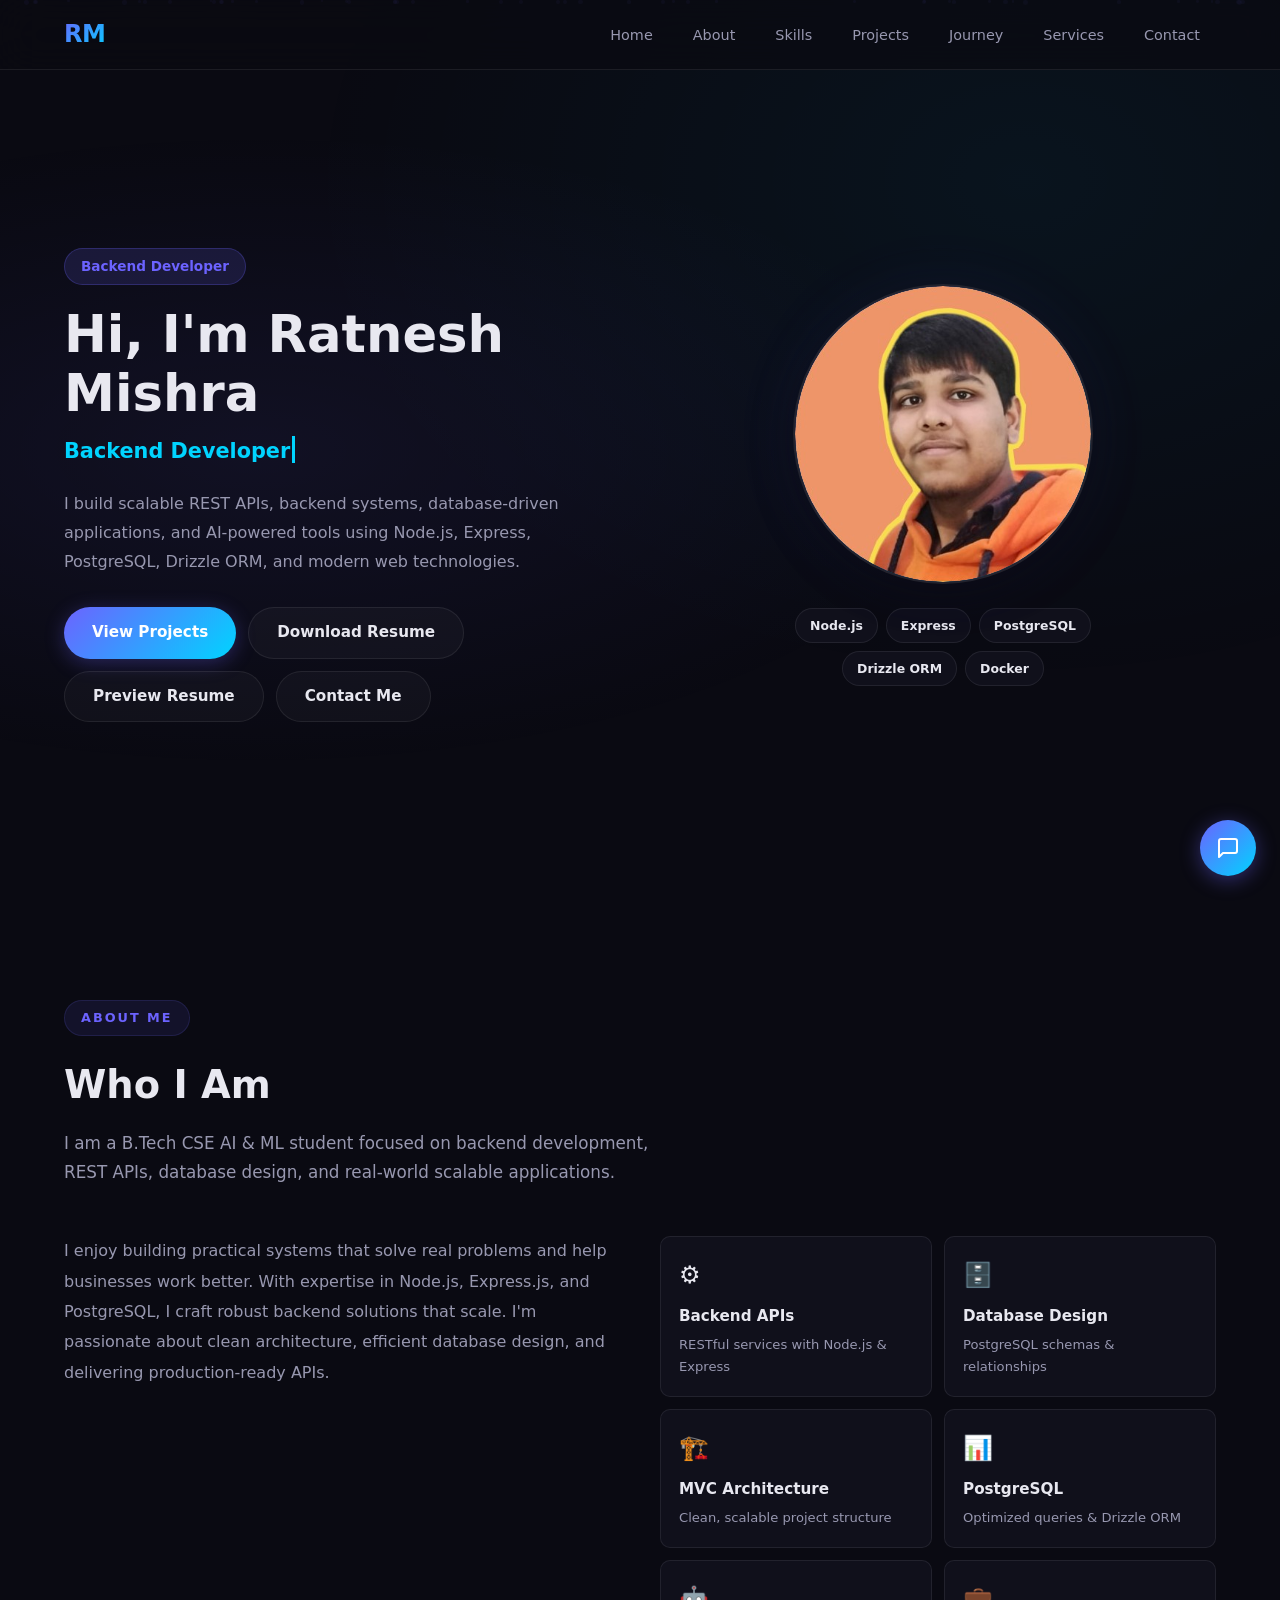
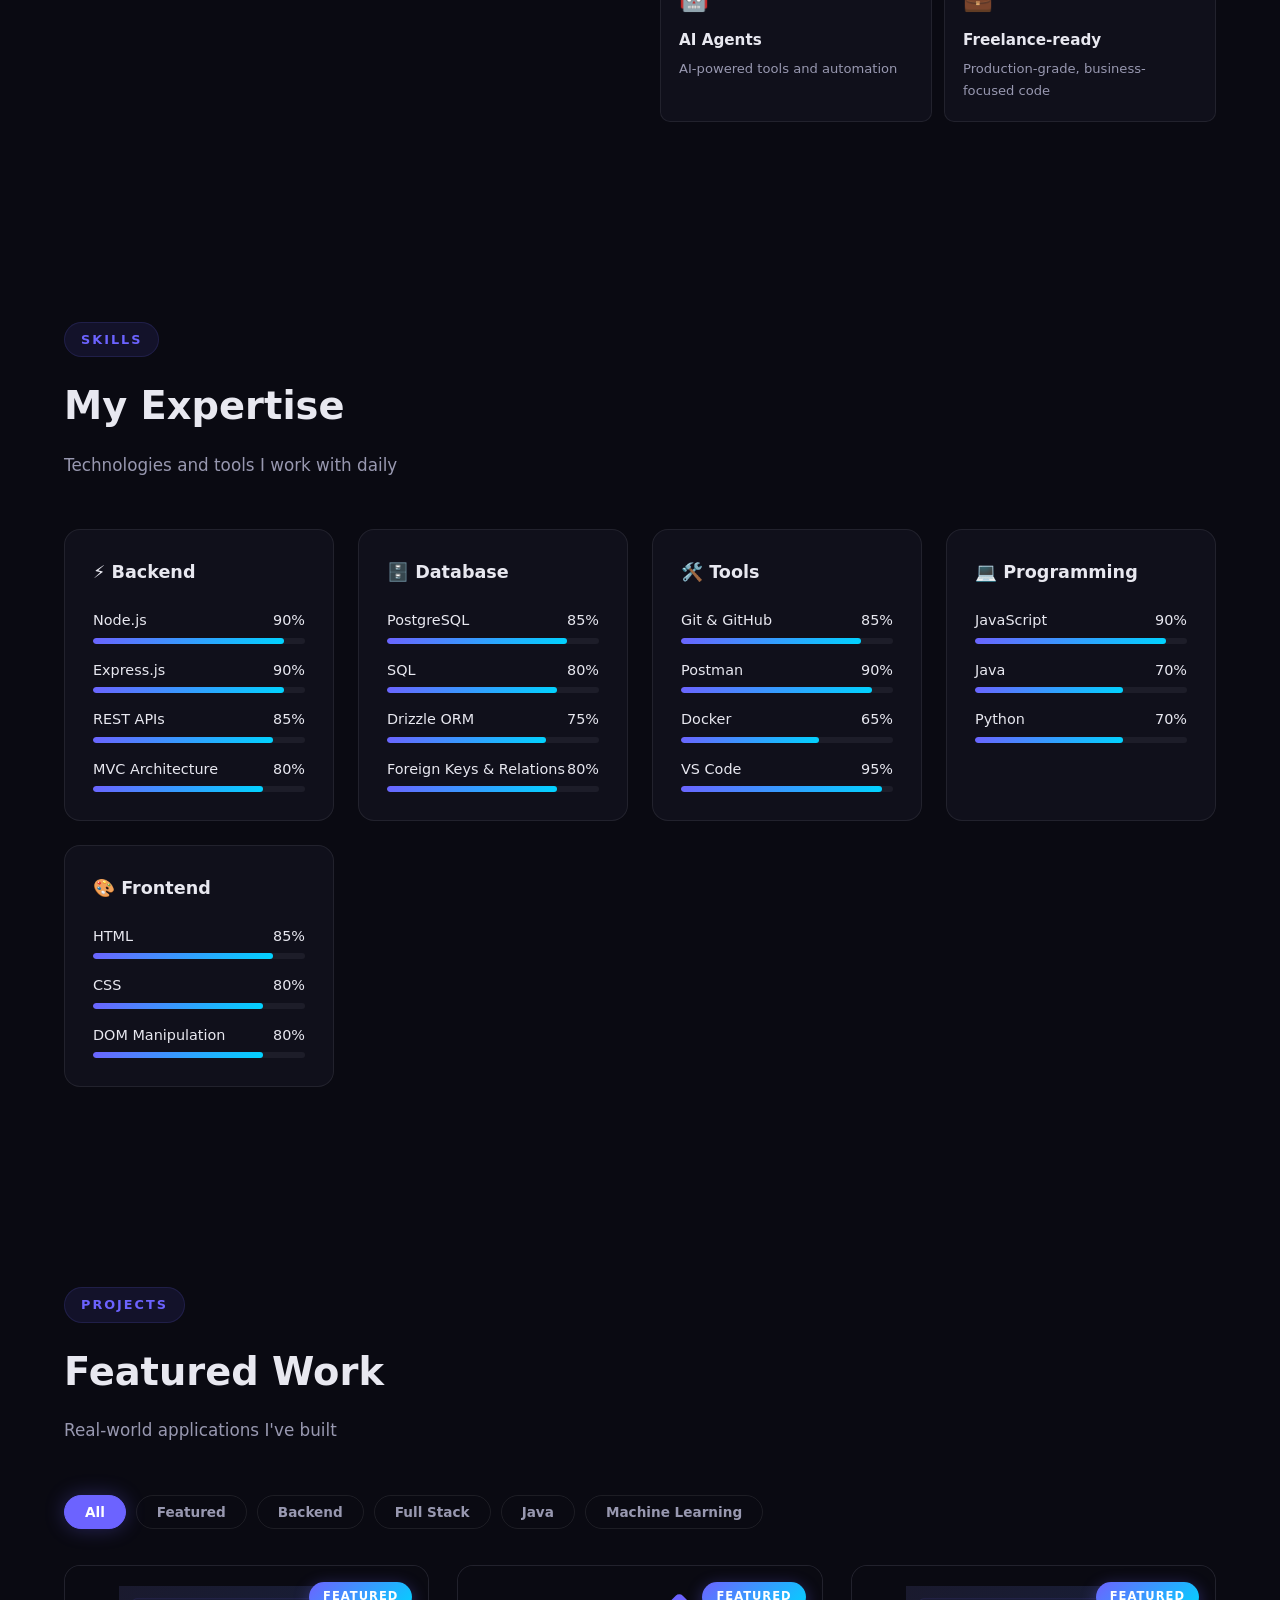
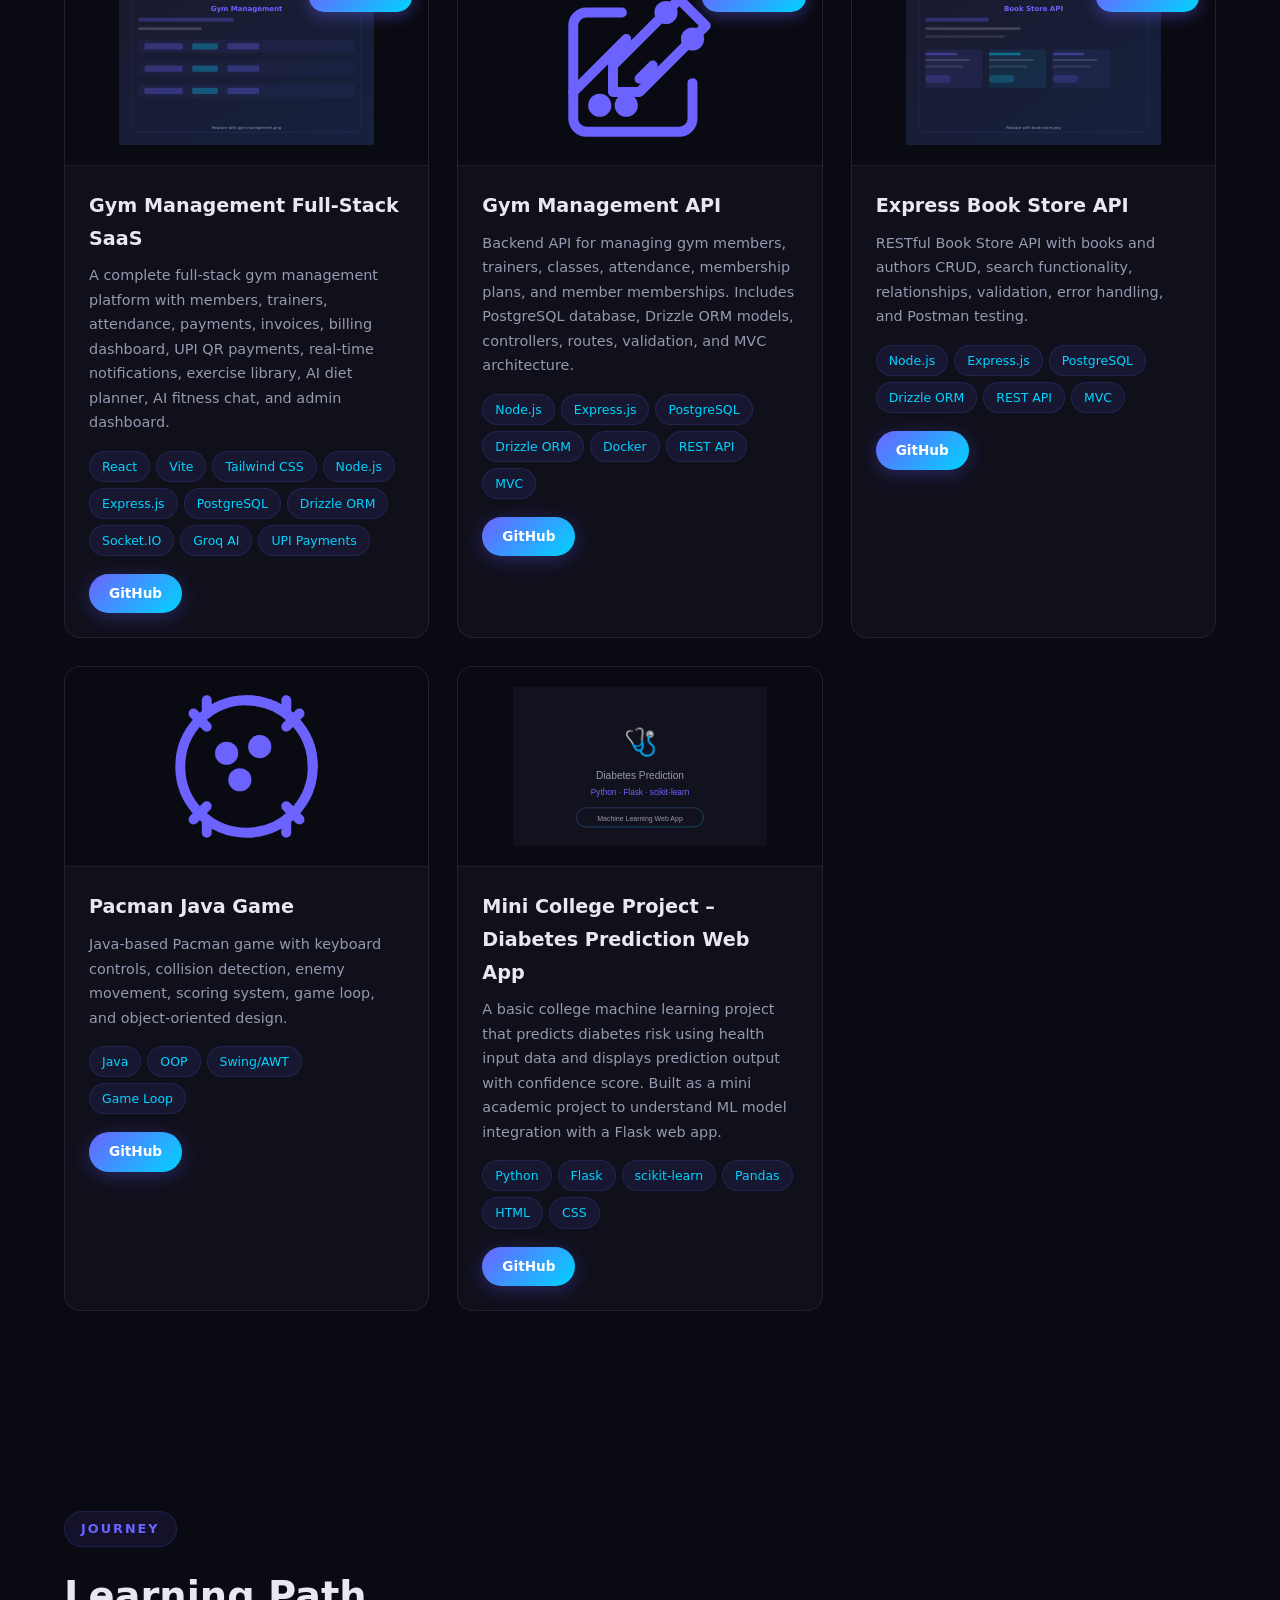
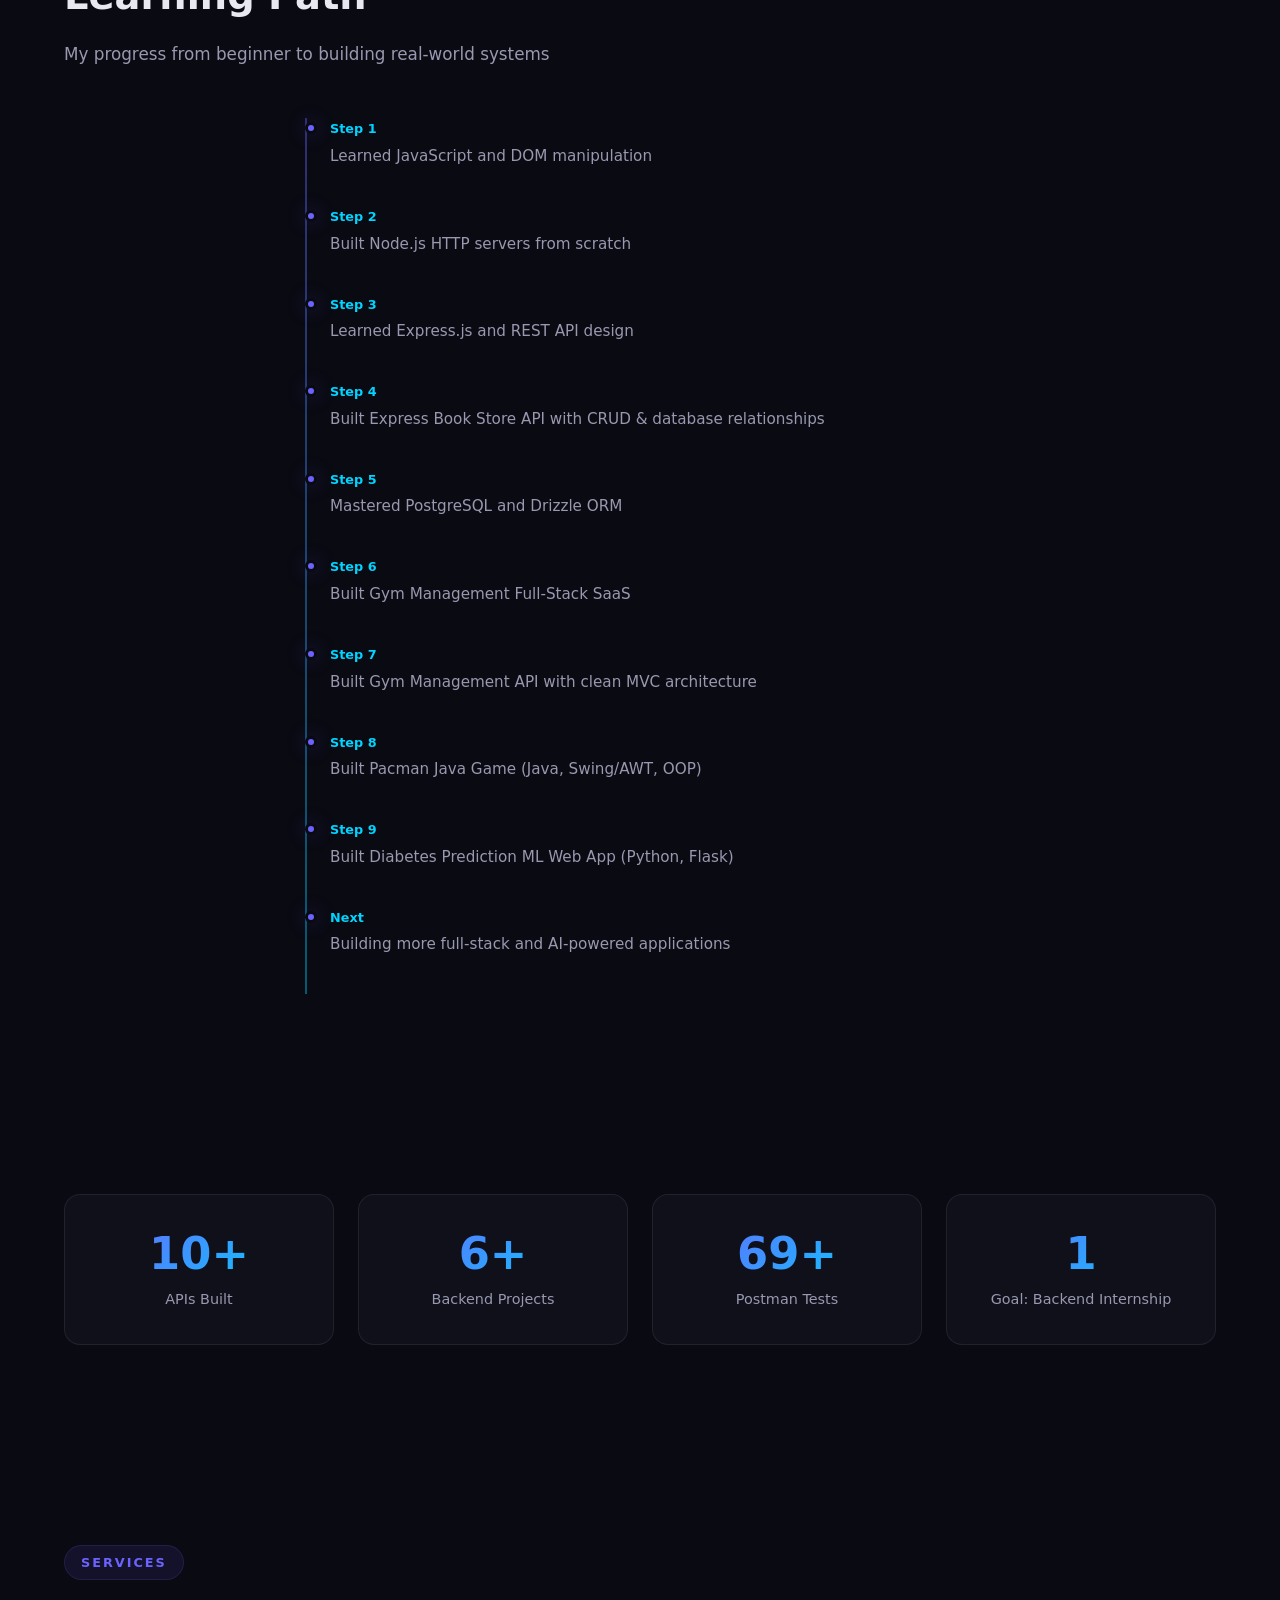
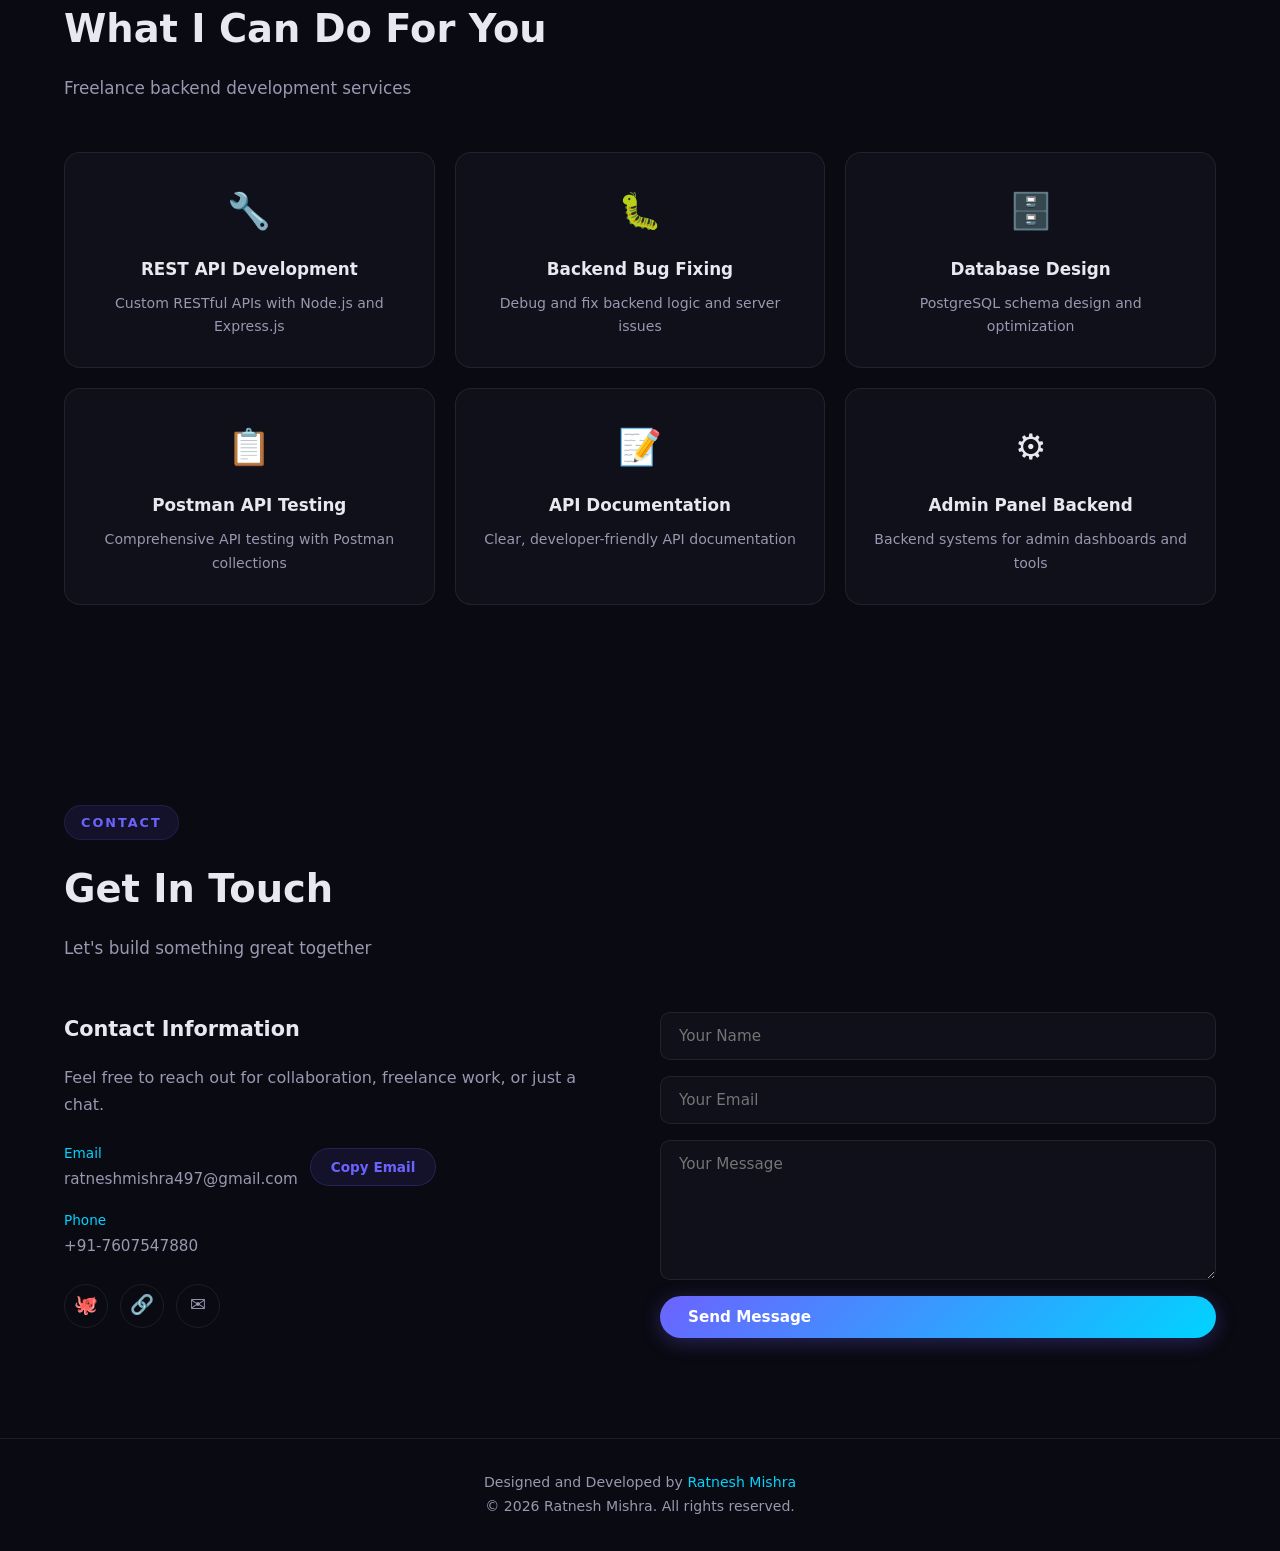
==== commit 79d35f58: "Replace resume iframe preview with secure PDF link" ====
--- a/index.html
+++ b/index.html
@@ -65,7 +65,7 @@
       <div class="hero-buttons">
         <a href="#projects" class="btn btn-primary">View Projects</a>
         <a href="./assets/resume.pdf" class="btn btn-outline" target="_blank" rel="noopener noreferrer" download>Download Resume</a>
-        <button class="btn btn-outline" id="resumePreviewBtn">Preview Resume</button>
+        <a href="./assets/resume.pdf" class="btn btn-outline" target="_blank" rel="noopener noreferrer">Preview Resume</a>
         <a href="#contact" class="btn btn-outline">Contact Me</a>
       </div>
     </div>
@@ -553,23 +553,6 @@
 <!-- ==================== TOAST ==================== -->
 <div class="toast" id="formToast">Message sent! I'll get back to you soon.</div>
 
-<!-- ==================== RESUME PREVIEW MODAL ==================== -->
-<div class="modal-overlay" id="resumeModal">
-  <div class="modal-content">
-    <div class="modal-header">
-      <h3>Resume Preview</h3>
-      <button class="modal-close" id="resumeModalClose">&times;</button>
-    </div>
-    <div class="modal-body">
-      <iframe src="./assets/resume.pdf" class="resume-iframe" title="Resume Preview"></iframe>
-    </div>
-    <div class="modal-footer">
-      <a href="./assets/resume.pdf" class="btn btn-primary" target="_blank" rel="noopener noreferrer" download>Download Resume</a>
-      <button class="btn btn-outline" id="resumeModalCloseBtn">Close</button>
-    </div>
-  </div>
-</div>
-
 <script src="./script.js"></script>
 <script src="./chatbot.js"></script>
 </body>
--- a/style.css
+++ b/style.css
@@ -763,85 +763,6 @@
 
 .footer .highlight { color: var(--accent-secondary); }
 
-/* ========== Resume Preview Modal ========== */
-.modal-overlay {
-  position: fixed; inset: 0; z-index: 99999;
-  background: rgba(0,0,0,0.7);
-  backdrop-filter: blur(10px);
-  display: flex; align-items: center; justify-content: center;
-  opacity: 0; pointer-events: none;
-  transition: all 0.4s ease;
-  padding: 24px;
-}
-
-.modal-overlay.open {
-  opacity: 1; pointer-events: all;
-}
-
-.modal-content {
-  width: 100%; max-width: 800px;
-  max-height: 90vh;
-  background: var(--bg-secondary);
-  border: 1px solid var(--border-glass);
-  border-radius: var(--radius);
-  overflow: hidden;
-  transform: scale(0.9) translateY(20px);
-  transition: all 0.4s ease;
-  box-shadow: 0 20px 60px rgba(0,0,0,0.5);
-}
-
-.modal-overlay.open .modal-content {
-  transform: scale(1) translateY(0);
-}
-
-.modal-header {
-  display: flex; align-items: center; justify-content: space-between;
-  padding: 18px 24px;
-  border-bottom: 1px solid var(--border-glass);
-}
-
-.modal-header h3 {
-  font-size: 1.1rem; font-weight: 700;
-}
-
-.modal-close {
-  width: 36px; height: 36px;
-  border-radius: 50%;
-  border: none;
-  background: rgba(255,255,255,0.05);
-  color: var(--text-secondary);
-  font-size: 1.4rem;
-  cursor: pointer;
-  display: flex; align-items: center; justify-content: center;
-  transition: all 0.3s;
-}
-
-.modal-close:hover {
-  background: rgba(255,255,255,0.1);
-  color: var(--text-primary);
-}
-
-.modal-body {
-  padding: 0;
-  height: 500px;
-}
-
-.resume-iframe {
-  width: 100%; height: 100%;
-  border: none;
-  background: #fff;
-}
-
-.modal-footer {
-  display: flex; gap: 12px; justify-content: flex-end;
-  padding: 16px 24px;
-  border-top: 1px solid var(--border-glass);
-}
-
-.modal-footer .btn {
-  padding: 10px 24px; font-size: 0.85rem;
-}
-
 /* ========== Toast ========== */
 .toast {
   position: fixed; bottom: 30px; right: 30px; z-index: 9999;
